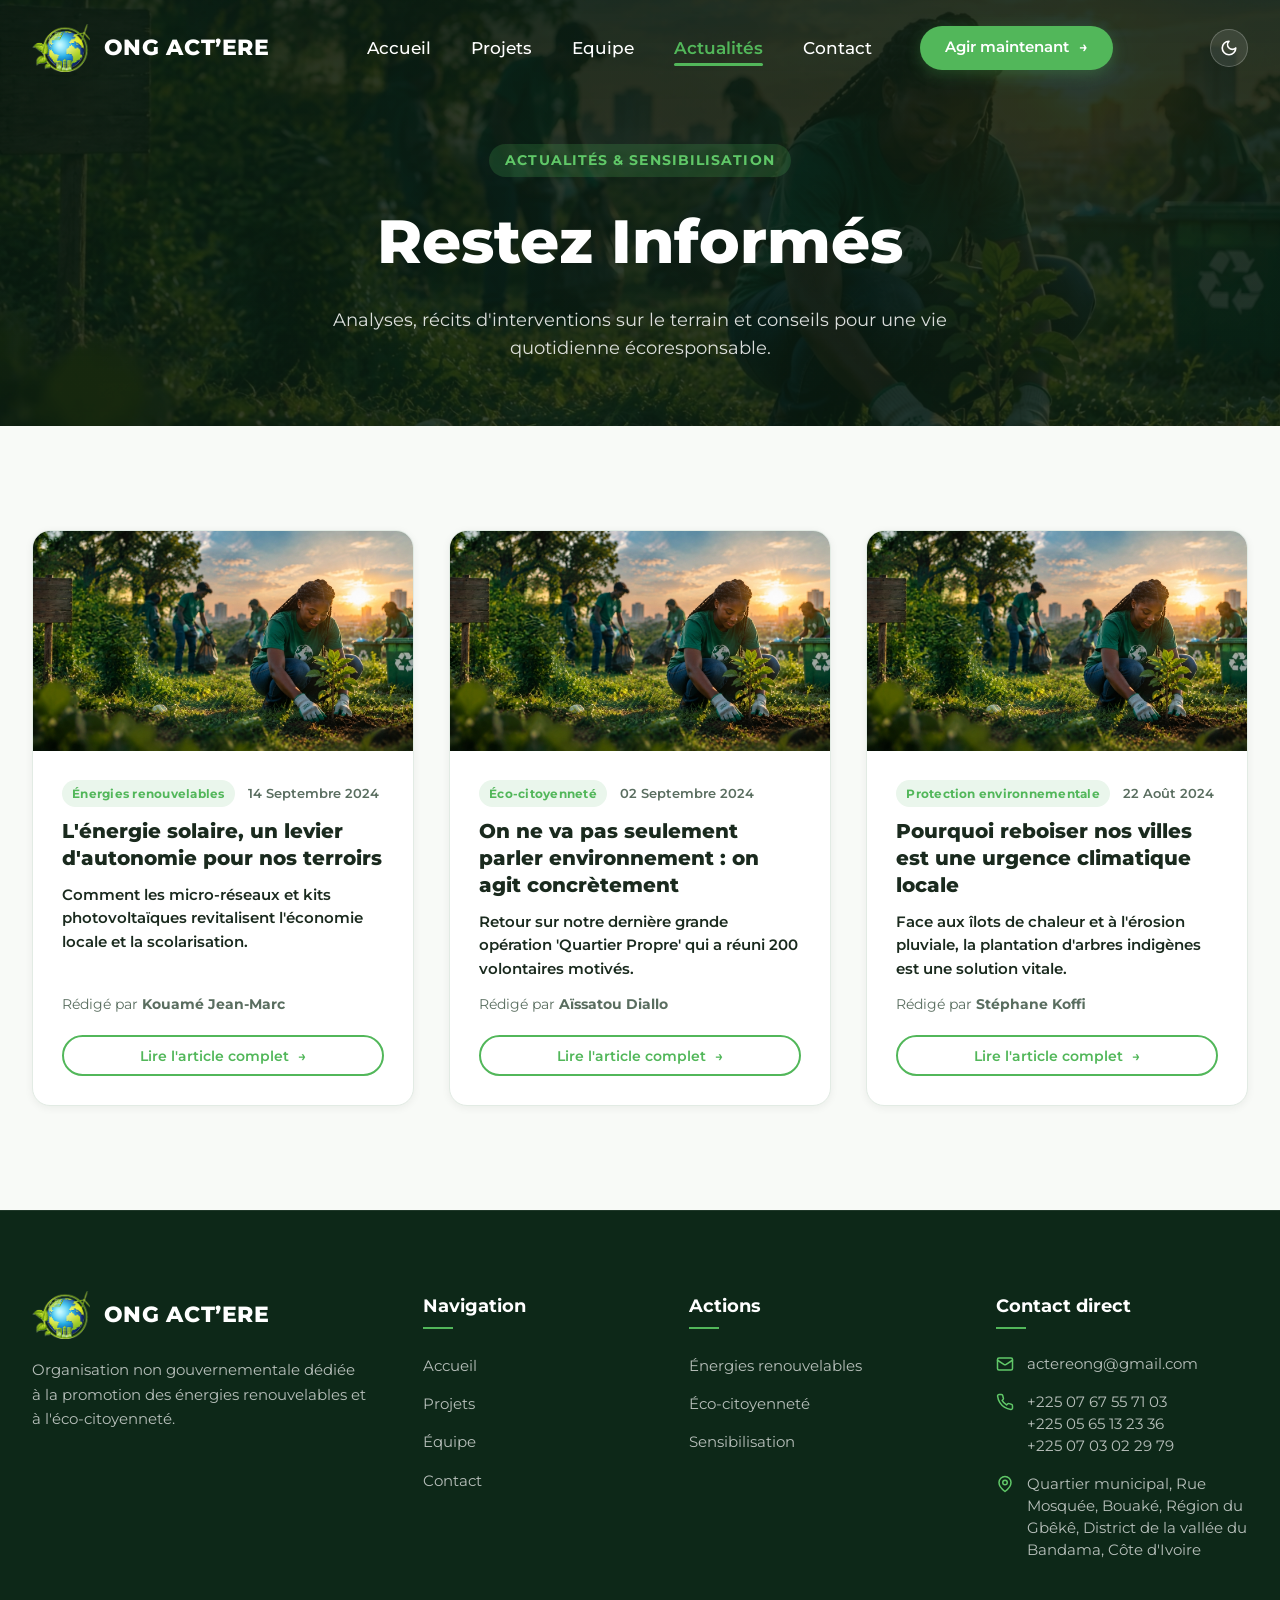
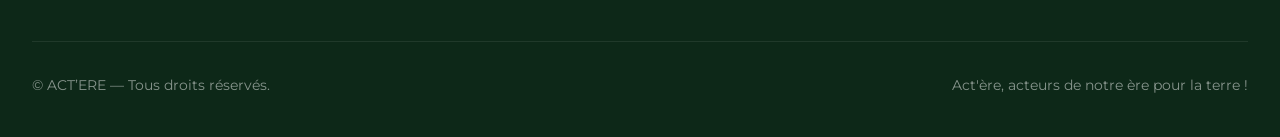
==== actualites.html @ 193218bd "feat: ajout du mode sombre (Dark Mode) complet et persistant sur tout le site public et le portail a" ====
<!DOCTYPE html>
<html lang="fr">
<head>
    <meta charset="UTF-8">
    <meta name="viewport" content="width=device-width, initial-scale=1.0">
    <title>Actualités & Sensibilisation — ONG ACT'ERE</title>
    <meta name="description" content="Toutes les actualités, conseils écologiques et reportages terrain de l'ONG ACT'ERE.">
    <link rel="icon" type="image/png" href="logo.png">

    <!-- Montserrat -->
    <link rel="preconnect" href="https://fonts.googleapis.com">
    <link rel="preconnect" href="https://fonts.gstatic.com" crossorigin>
    <link href="https://fonts.googleapis.com/css2?family=Montserrat:ital,wght@0,300;0,400;0,500;0,600;0,700;0,800;0,900;1,400;1,600&display=swap" rel="stylesheet">

    <!-- Stylesheet -->
    <link rel="stylesheet" href="css/style.css">
    <!-- Dark Mode Pré-initialisation pour éviter le clignotement -->
    <script>
        (function() {
            const savedTheme = localStorage.getItem('actere_theme');
            if (savedTheme === 'dark' || (!savedTheme && window.matchMedia && window.matchMedia('(prefers-color-scheme: dark)').matches)) {
                document.documentElement.setAttribute('data-theme', 'dark');
            }
        })();
    </script>
    <style>
        .page-banner {
            padding: 9rem 0 4rem;
            background: linear-gradient(rgba(10, 28, 17, 0.88), rgba(10, 28, 17, 0.82)), url('hero-bg.jpg') center center / cover no-repeat;
            color: #ffffff;
            text-align: center;
        }
    </style>
</head>
<body>

    <!-- Header -->
    <header class="site-header header-scrolled">
        <div class="container header-container">
            <a href="index.html" class="brand-logo" aria-label="ONG ACT'ERE">
                <img src="logo.png" alt="Logo ONG ACT'ERE">
                <span class="brand-text">ONG ACT’ERE</span>
            </a>

            <nav class="main-nav">
                <ul class="nav-links">
                    <li><a href="index.html">Accueil</a></li>
                    <li><a href="projets.html">Projets</a></li>
                    <li><a href="equipe.html">Equipe</a></li>
                    <li><a href="actualites.html" class="active">Actualités</a></li>
                    <li><a href="contact.html">Contact</a></li>
                </ul>

                <div class="header-cta">
                    <a href="contact.html" class="btn btn-primary">
                        Agir maintenant <span class="btn-arrow">→</span>
                    </a>
                </div>
            </nav>

            <div style="display:flex; align-items:center; gap:0.8rem;">
                <button class="theme-toggle-btn" aria-label="Changer de thème (mode sombre/clair)" title="Changer de thème">
                    <svg class="theme-icon-moon" width="18" height="18" viewBox="0 0 24 24" fill="none" stroke="currentColor" stroke-width="2.2" stroke-linecap="round" stroke-linejoin="round"><path d="M12 3a6 6 0 0 0 9 9 9 9 0 1 1-9-9Z"/></svg>
                    <svg class="theme-icon-sun" width="18" height="18" viewBox="0 0 24 24" fill="none" stroke="currentColor" stroke-width="2.2" stroke-linecap="round" stroke-linejoin="round"><circle cx="12" cy="12" r="4"/><path d="M12 2v2"/><path d="M12 20v2"/><path d="m4.93 4.93 1.41 1.41"/><path d="m17.66 17.66 1.41 1.41"/><path d="M2 12h2"/><path d="M20 12h2"/><path d="m6.34 17.66-1.41 1.41"/><path d="m19.07 4.93-1.41 1.41"/></svg>
                </button>
                <button class="mobile-menu-toggle" aria-label="Menu principal">
                    <span></span>
                    <span></span>
                    <span></span>
                </button>
            </div>
        </div>
    </header>

    <!-- Page Banner -->
    <section class="page-banner">
        <div class="container">
            <span class="section-badge" style="background: rgba(82, 183, 90, 0.2); color: var(--accent-green);">Actualités & Sensibilisation</span>
            <h1 style="font-size: clamp(2.5rem, 5vw, 3.8rem); font-weight: 800; margin-bottom: 1rem;">Restez Informés</h1>
            <p style="max-width: 650px; margin: 0 auto; color: rgba(255, 255, 255, 0.85); font-size: 1.1rem;">
                Analyses, récits d'interventions sur le terrain et conseils pour une vie quotidienne écoresponsable.
            </p>
        </div>
    </section>

    <!-- Articles List -->
    <section class="section section-light">
        <div class="container">
            <div class="articles-grid" id="news-container">
                <!-- Rendu dynamique via js/data.js -->
            </div>
        </div>
    </section>

    <!-- Footer -->
    <footer class="site-footer">
        <div class="container">
            <div class="footer-grid">
                <div class="footer-brand">
                    <div class="brand-logo">
                        <img src="logo.png" alt="Logo ONG ACT'ERE">
                        <span class="brand-text">ONG ACT’ERE</span>
                    </div>
                    <p class="footer-desc">
                        Organisation non gouvernementale dédiée à la promotion des énergies renouvelables et à l'éco-citoyenneté.
                    </p>
                </div>
                <div class="footer-col">
                    <h4>Navigation</h4>
                    <ul class="footer-links">
                        <li><a href="index.html">Accueil</a></li>
                        <li><a href="projets.html">Projets</a></li>
                        <li><a href="equipe.html">Équipe</a></li>
                        <li><a href="contact.html">Contact</a></li>
                    </ul>
                </div>
                <div class="footer-col">
                    <h4>Actions</h4>
                    <ul class="footer-links">
                        <li><a href="index.html#actions">Énergies renouvelables</a></li>
                        <li><a href="index.html#actions">Éco-citoyenneté</a></li>
                        <li><a href="index.html#actions">Sensibilisation</a></li>
                    </ul>
                </div>
                <div class="footer-col">
                    <h4>Contact direct</h4>
                    <div class="footer-contact-item">
                        <svg xmlns="http://www.w3.org/2000/svg" viewBox="0 0 24 24" fill="none" stroke="currentColor" stroke-width="2" stroke-linecap="round" stroke-linejoin="round"><rect width="20" height="16" x="2" y="4" rx="2"/><path d="m22 7-8.97 5.7a1.94 1.94 0 0 1-2.06 0L2 7"/></svg>
                        <a href="mailto:actereong@gmail.com">actereong@gmail.com</a>
                    </div>
                    <div class="footer-contact-item">
                        <svg xmlns="http://www.w3.org/2000/svg" viewBox="0 0 24 24" fill="none" stroke="currentColor" stroke-width="2" stroke-linecap="round" stroke-linejoin="round"><path d="M22 16.92v3a2 2 0 0 1-2.18 2 19.79 19.79 0 0 1-8.63-3.07 19.5 19.5 0 0 1-6-6 19.79 19.79 0 0 1-3.07-8.67A2 2 0 0 1 4.11 2h3a2 2 0 0 1 2 1.72 12.84 12.84 0 0 0 .7 2.81 2 2 0 0 1-.45 2.11L8.09 9.91a16 16 0 0 0 6 6l1.27-1.27a2 2 0 0 1 2.11-.45 12.84 12.84 0 0 0 2.81.7A2 2 0 0 1 22 16.92z"/></svg>
                        <div>
                            <a href="tel:+2250767557103">+225 07 67 55 71 03</a><br>
                            <a href="tel:+2250565132336">+225 05 65 13 23 36</a><br>
                            <a href="tel:+2250703022979">+225 07 03 02 29 79</a>
                        </div>
                    </div>
                    <div class="footer-contact-item">
                        <svg xmlns="http://www.w3.org/2000/svg" viewBox="0 0 24 24" fill="none" stroke="currentColor" stroke-width="2" stroke-linecap="round" stroke-linejoin="round"><path d="M20 10c0 6-8 12-8 12s-8-6-8-12a8 8 0 0 1 16 0Z"/><circle cx="12" cy="10" r="3"/></svg>
                        <span>Quartier municipal, Rue Mosquée, Bouaké, Région du Gbêkê, District de la vallée du Bandama, Côte d'Ivoire</span>
                    </div>
                </div>
            </div>
            <div class="footer-bottom">
                <div>© ACT’ERE — Tous droits réservés.</div>
                <div>Act'ère, acteurs de notre ère pour la terre !</div>
            </div>
        </div>
    </footer>

    <!-- ==========================================================
         MODAL LECTURE ARTICLE D'ACTUALITÉ
         ========================================================== -->
    <div id="article-read-modal" class="modal-backdrop" role="dialog" aria-modal="true">
        <div class="modal-card" style="max-width: 760px; max-height: 90vh; overflow-y: auto;">
            <button id="article-modal-close-btn" class="modal-close-btn" aria-label="Fermer la fenêtre" onclick="window.closeArticleReadModal && window.closeArticleReadModal();">
                <svg width="18" height="18" viewBox="0 0 24 24" fill="none" stroke="currentColor" stroke-width="2.5" stroke-linecap="round" stroke-linejoin="round"><line x1="18" y1="6" x2="6" y2="18"/><line x1="6" y1="6" x2="18" y2="18"/></svg>
            </button>
            <div style="border-radius: 12px; overflow: hidden; margin-bottom: 1.5rem; max-height: 320px; background:#000;">
                <img id="modal-art-img" src="hero-bg.jpg" alt="Article" style="width:100%; height:320px; object-fit:cover; display:block;">
            </div>
            <div style="display:flex; gap:1rem; align-items:center; margin-bottom:0.8rem; flex-wrap:wrap;">
                <span id="modal-art-category" class="section-badge" style="margin-bottom:0;">Catégorie</span>
                <span id="modal-art-date" style="font-size:0.85rem; color:var(--text-muted);">Date</span>
                <span id="modal-art-author" style="font-size:0.85rem; color:var(--text-muted);">Par Auteur</span>
            </div>
            <h3 id="modal-art-title" style="font-size: 1.65rem; margin-bottom: 0.8rem; font-weight:800; line-height:1.35; color:var(--text-dark);">Titre</h3>
            <div id="modal-art-excerpt" style="font-size:1.02rem; font-weight:600; color:var(--primary-green); background:rgba(82,183,90,0.08); padding:0.9rem 1.2rem; border-radius:8px; margin-bottom:1.4rem; border-left:3px solid var(--primary-green);">Extrait</div>
            <div id="modal-art-content" style="color:var(--text-main); line-height:1.8; margin-bottom:2rem; font-size:0.95rem; white-space:pre-wrap;">Contenu détaillé</div>
            <div style="display:flex; justify-content:flex-end;">
                <button type="button" class="btn-light-pill btn-close-modal" onclick="window.closeArticleReadModal && window.closeArticleReadModal();">
                    Fermer la lecture
                </button>
            </div>
        </div>
    </div>

    <script src="js/data.js"></script>
    <script src="js/main.js"></script>
    <script src="js/analytics.js"></script>
    <script>
        // Le chargement des articles et le modal de lecture sont initialisés par js/main.js
    </script>
</body>
</html>
---- css/style.css ----
/* ==========================================================================
   ONG ACT'ERE — FEUILLE DE STYLE OFFICIELLE
   Respect strict de la maquette (image.png) & Spécifications PRD
   Typographie : Montserrat (Google Fonts)
   ========================================================================== */

@import url('https://fonts.googleapis.com/css2?family=Montserrat:ital,wght@0,300;0,400;0,500;0,600;0,700;0,800;0,900;1,400;1,600&display=swap');

/* --- VARIABLES DU DESIGN SYSTEM --- */
:root {
    /* Palette exacte extraite de la maquette */
    --primary-green: #52B75A;
    --primary-green-hover: #43A04B;
    --accent-green: #60C868;
    --light-green-bg: #eaf6ec;
    --dark-forest: #0D2818;
    --forest-accent: #143823;
    --dark-surface: #0a1c11;
    --text-main: #1A2A1E;
    --text-muted: #5A6E60;
    --text-light: #F4F7F4;
    --bg-light: #F8FAF7;
    --bg-white: #FFFFFF;
    --border-color: #E2EBE4;
    --card-border: rgba(82, 183, 90, 0.15);
    
    /* Typographie */
    --font-family: 'Montserrat', -apple-system, BlinkMacSystemFont, 'Segoe UI', Roboto, sans-serif;
    
    /* Ombres & Effets */
    --shadow-sm: 0 2px 8px rgba(13, 40, 24, 0.06);
    --shadow-md: 0 8px 24px rgba(13, 40, 24, 0.08);
    --shadow-lg: 0 16px 40px rgba(13, 40, 24, 0.12);
    --shadow-green: 0 8px 25px rgba(82, 183, 90, 0.35);
    --transition: all 0.3s cubic-bezier(0.25, 0.8, 0.25, 1);
    --radius-pill: 9999px;
    --radius-card: 18px;
}

/* --- VARIABLES MODE SOMBRE (DARK THEME) --- */
[data-theme="dark"] {
    --bg-white: #0A160F;
    --bg-light: #0F2016;
    --text-main: #E5EFE7;
    --text-muted: #9BB3A2;
    --border-color: #1A3622;
    --card-border: rgba(82, 183, 90, 0.25);
    --light-green-bg: #14301D;
    --shadow-sm: 0 2px 8px rgba(0, 0, 0, 0.35);
    --shadow-md: 0 8px 24px rgba(0, 0, 0, 0.45);
    --shadow-lg: 0 16px 40px rgba(0, 0, 0, 0.55);
}

[data-theme="dark"] .section-light {
    background-color: #0F2016 !important;
}

[data-theme="dark"] .section-white {
    background-color: #0A160F !important;
}

[data-theme="dark"] .pillar-card,
[data-theme="dark"] .project-card,
[data-theme="dark"] .article-card,
[data-theme="dark"] .impact-card,
[data-theme="dark"] .team-card,
[data-theme="dark"] .team-card-detailed,
[data-theme="dark"] .contact-form-card,
[data-theme="dark"] .contact-info-card,
[data-theme="dark"] .modal-card {
    background-color: #12261A !important;
    border-color: #1E3F28 !important;
    color: var(--text-main) !important;
}

[data-theme="dark"] .pillar-title,
[data-theme="dark"] .project-title,
[data-theme="dark"] .article-title,
[data-theme="dark"] .team-name,
[data-theme="dark"] .team-card-name,
[data-theme="dark"] .section-title,
[data-theme="dark"] .contact-form-title {
    color: #FFFFFF !important;
}

[data-theme="dark"] .form-control {
    background-color: #09140D !important;
    border-color: #1E3F28 !important;
    color: #E5EFE7 !important;
}

[data-theme="dark"] .form-control:focus {
    background-color: #0D1C13 !important;
    border-color: var(--primary-green) !important;
}

[data-theme="dark"] .director-message {
    background: #12261A !important;
}

[data-theme="dark"] .director-statement {
    color: #D1E5D5 !important;
}

[data-theme="dark"] .director-name {
    color: #FFFFFF !important;
}

[data-theme="dark"] .director-quote-mark {
    color: #1E3F28 !important;
}

[data-theme="dark"] .news-lead-card {
    background: #12261A !important;
    border-color: #1E3F28 !important;
}

[data-theme="dark"] .header.scrolled {
    background: rgba(10, 22, 15, 0.95) !important;
    border-bottom: 1px solid rgba(82, 183, 90, 0.2);
}

[data-theme="dark"] .main-nav {
    background: #0A160F;
}

/* Bouton bascule de thème */
.theme-toggle-btn {
    background: rgba(255, 255, 255, 0.1);
    border: 1px solid rgba(255, 255, 255, 0.22);
    color: #ffffff;
    width: 38px;
    height: 38px;
    border-radius: 50%;
    display: inline-flex;
    align-items: center;
    justify-content: center;
    cursor: pointer;
    transition: var(--transition);
    flex-shrink: 0;
}

.theme-toggle-btn:hover {
    background: rgba(82, 183, 90, 0.25);
    border-color: var(--primary-green);
    color: #60C868;
    transform: rotate(15deg);
}

[data-theme="dark"] .theme-toggle-btn {
    background: rgba(82, 183, 90, 0.2);
    border-color: rgba(82, 183, 90, 0.4);
    color: #60C868;
}

.theme-icon-sun { display: none; }
.theme-icon-moon { display: block; }

[data-theme="dark"] .theme-icon-sun { display: block; }
[data-theme="dark"] .theme-icon-moon { display: none; }

/* --- RESET & BASES --- */
*, *::before, *::after {
    box-sizing: border-box;
    margin: 0;
    padding: 0;
}

html {
    scroll-behavior: smooth;
    font-size: 16px;
}

body {
    font-family: var(--font-family);
    color: var(--text-main);
    background-color: var(--bg-white);
    line-height: 1.6;
    overflow-x: hidden;
    -webkit-font-smoothing: antialiased;
}

img {
    max-width: 100%;
    height: auto;
    display: block;
}

a {
    text-decoration: none;
    color: inherit;
    transition: var(--transition);
}

ul {
    list-style: none;
}

button, input, textarea, select {
    font-family: inherit;
    font-size: inherit;
}

.container {
    width: 100%;
    max-width: 1280px;
    margin: 0 auto;
    padding: 0 2rem;
}

/* --- BOUTONS --- */
.btn {
    display: inline-flex;
    align-items: center;
    justify-content: center;
    gap: 0.6rem;
    font-weight: 600;
    font-size: 0.95rem;
    padding: 0.75rem 1.8rem;
    border-radius: var(--radius-pill);
    cursor: pointer;
    transition: var(--transition);
    border: none;
    outline: none;
}

.btn-primary {
    background-color: var(--primary-green);
    color: #ffffff;
    box-shadow: 0 4px 15px rgba(82, 183, 90, 0.3);
}

.btn-primary:hover {
    background-color: var(--primary-green-hover);
    transform: translateY(-2px);
    box-shadow: var(--shadow-green);
}

.btn-secondary {
    background-color: transparent;
    color: #ffffff;
    border: 2px solid rgba(255, 255, 255, 0.8);
}

.btn-secondary:hover {
    background-color: #ffffff;
    color: var(--dark-forest);
    transform: translateY(-2px);
}

.btn-outline-green {
    background-color: transparent;
    color: var(--primary-green);
    border: 2px solid var(--primary-green);
}

.btn-outline-green:hover {
    background-color: var(--primary-green);
    color: #ffffff;
    transform: translateY(-2px);
}

.btn-arrow {
    display: inline-block;
    transition: transform 0.25s ease;
}

.btn:hover .btn-arrow {
    transform: translateX(4px);
}

/* --- HEADER / NAVIGATION (FIDÈLE À IMAGE.PNG) --- */
.site-header {
    position: fixed;
    top: 0;
    left: 0;
    width: 100%;
    z-index: 1000;
    padding: 1.5rem 0;
    transition: background 0.3s ease, padding 0.3s ease, box-shadow 0.3s ease;
}

.site-header.header-scrolled {
    background: rgba(13, 40, 24, 0.94);
    backdrop-filter: blur(12px);
    -webkit-backdrop-filter: blur(12px);
    padding: 0.9rem 0;
    box-shadow: 0 6px 20px rgba(0, 0, 0, 0.18);
}

.header-container {
    display: flex;
    align-items: center;
    justify-content: space-between;
}

.brand-logo {
    display: flex;
    align-items: center;
    gap: 0.85rem;
}

.brand-logo img {
    height: 48px;
    width: auto;
    object-fit: contain;
}

.brand-text {
    font-size: 1.35rem;
    font-weight: 800;
    color: #ffffff;
    letter-spacing: 0.03em;
    line-height: 1.1;
    text-transform: uppercase;
}

.main-nav {
    display: flex;
    align-items: center;
    gap: 3rem;
}

.nav-links {
    display: flex;
    align-items: center;
    gap: 2.5rem;
}

.nav-links a {
    color: #ffffff;
    font-size: 1.05rem;
    font-weight: 500;
    position: relative;
    padding: 0.3rem 0;
    transition: color 0.25s ease;
}

.nav-links a:hover {
    color: var(--accent-green);
}

/* Lien Accueil Actif avec sa barre verte conforme à la maquette */
.nav-links a.active {
    color: var(--primary-green);
    font-weight: 600;
}

.nav-links a.active::after {
    content: '';
    position: absolute;
    bottom: -4px;
    left: 0;
    width: 100%;
    height: 3px;
    background-color: var(--primary-green);
    border-radius: 2px;
}

.header-cta {
    display: flex;
    align-items: center;
}

.header-cta .btn {
    padding: 0.65rem 1.6rem;
    font-size: 0.92rem;
}

/* Bouton Hamburger Mobile */
.mobile-menu-toggle {
    display: none;
    flex-direction: column;
    justify-content: space-between;
    width: 32px;
    height: 22px;
    background: transparent;
    border: none;
    cursor: pointer;
    z-index: 1001;
}

.mobile-menu-toggle span {
    display: block;
    height: 3px;
    width: 100%;
    background-color: #ffffff;
    border-radius: 3px;
    transition: var(--transition);
}

/* --- SECTION HERO IMMERSIF (BANDE MAÎTRESSE UNIQUE) --- */
.hero-section {
    position: relative;
    min-height: 100vh;
    display: flex;
    align-items: center;
    overflow: hidden;
    color: #ffffff;
    padding: 8.5rem 0 6.5rem;
    background: #07150C;
}

.hero-single-bg {
    position: absolute;
    top: 0;
    left: 0;
    width: 100%;
    height: 100%;
    background-image: 
        linear-gradient(90deg, rgba(7, 21, 12, 0.94) 0%, rgba(7, 21, 12, 0.78) 45%, rgba(7, 21, 12, 0.38) 100%),
        url('../hero-bg.jpg');
    background-position: center center;
    background-size: cover;
    background-repeat: no-repeat;
    z-index: 1;
    transform: scale(1.02);
    animation: heroZoomSlow 22s alternate infinite ease-in-out;
}

.hero-glow-overlay {
    position: absolute;
    top: 15%;
    left: 5%;
    width: 450px;
    height: 450px;
    background: radial-gradient(circle, rgba(82, 183, 90, 0.16) 0%, rgba(82, 183, 90, 0) 70%);
    z-index: 2;
    pointer-events: none;
    filter: blur(45px);
}

@keyframes heroZoomSlow {
    0% { transform: scale(1.02); }
    100% { transform: scale(1.08); }
}

.hero-content {
    max-width: 960px;
    position: relative;
    z-index: 3;
    padding-left: 0.5rem;
}

/* Slogan Badge officiel de l'ONG */
.hero-slogan-badge {
    display: inline-flex;
    align-items: center;
    gap: 0.75rem;
    background: rgba(13, 40, 24, 0.65);
    border: 1px solid rgba(82, 183, 90, 0.4);
    backdrop-filter: blur(12px);
    -webkit-backdrop-filter: blur(12px);
    padding: 0.55rem 1.35rem;
    border-radius: var(--radius-pill);
    margin-bottom: 1.6rem;
    box-shadow: 0 4px 20px rgba(0, 0, 0, 0.35), inset 0 1px 0 rgba(255, 255, 255, 0.1);
    animation: heroFadeUp 0.8s ease-out both;
}

.hero-badge-pulse {
    width: 9px;
    height: 9px;
    background-color: var(--accent-green);
    border-radius: 50%;
    box-shadow: 0 0 12px var(--accent-green);
    flex-shrink: 0;
    animation: pulseDot 2s infinite;
}

@keyframes pulseDot {
    0%, 100% { opacity: 1; transform: scale(1); }
    50% { opacity: 0.6; transform: scale(1.3); }
}

.hero-badge-text {
    font-size: clamp(0.85rem, 1.2vw, 1.02rem);
    font-weight: 700;
    color: #E2FBE5;
    letter-spacing: 0.02em;
}

/* Grand Titre Principal */
.hero-title-main {
    margin-bottom: 1.6rem;
    animation: heroFadeUp 0.8s ease-out 0.15s both;
}

.hero-title-lead {
    display: block;
    font-size: clamp(2.2rem, 4.8vw, 4.2rem);
    font-weight: 900;
    line-height: 1.08;
    color: #ffffff;
    letter-spacing: -0.01em;
    text-transform: uppercase;
    text-shadow: 0 4px 24px rgba(0, 0, 0, 0.65);
    margin-bottom: 0.9rem;
}

.hero-title-sub {
    display: block;
    font-size: clamp(1.1rem, 2vw, 1.55rem);
    font-weight: 500;
    line-height: 1.45;
    color: #c9e8d1;
    max-width: 820px;
    text-shadow: 0 2px 12px rgba(0, 0, 0, 0.6);
}

.hero-word-highlight {
    font-weight: 700;
    color: var(--accent-green);
    background: linear-gradient(135deg, #74E380 0%, #52B75A 100%);
    -webkit-background-clip: text;
    -webkit-text-fill-color: transparent;
}

/* Barre des piliers */
.hero-pillars-bar {
    display: inline-flex;
    align-items: center;
    gap: 0.9rem;
    background: rgba(10, 28, 17, 0.55);
    border: 1px solid rgba(255, 255, 255, 0.12);
    backdrop-filter: blur(10px);
    -webkit-backdrop-filter: blur(10px);
    padding: 0.5rem 1.2rem;
    border-radius: var(--radius-pill);
    margin-bottom: 2.2rem;
    animation: heroFadeUp 0.8s ease-out 0.3s both;
}

.hero-pillar-item {
    display: inline-flex;
    align-items: center;
    gap: 0.45rem;
    font-size: 0.84rem;
    font-weight: 700;
    letter-spacing: 0.06em;
    text-transform: uppercase;
    color: #E2FBE5;
}

.hero-pillar-item svg {
    color: var(--accent-green);
}

.hero-pillar-dot {
    width: 4px;
    height: 4px;
    background: rgba(82, 183, 90, 0.6);
    border-radius: 50%;
}

.hero-cta-group {
    display: flex;
    align-items: center;
    gap: 1.2rem;
    flex-wrap: wrap;
    animation: heroFadeUp 0.8s ease-out 0.45s both;
}

.hero-cta-btn {
    padding: 0.95rem 2.2rem;
    font-size: 1.02rem;
    display: inline-flex;
    align-items: center;
    gap: 0.5rem;
    box-shadow: 0 8px 24px rgba(82, 183, 90, 0.35);
}

.hero-cta-btn:hover {
    box-shadow: 0 12px 30px rgba(82, 183, 90, 0.5);
    transform: translateY(-2px);
}

.btn-secondary-hero {
    display: inline-flex;
    align-items: center;
    justify-content: center;
    padding: 0.95rem 2rem;
    border-radius: var(--radius-pill);
    background: rgba(255, 255, 255, 0.08);
    color: #ffffff;
    font-weight: 600;
    font-size: 1.02rem;
    border: 1px solid rgba(255, 255, 255, 0.28);
    backdrop-filter: blur(10px);
    -webkit-backdrop-filter: blur(10px);
    transition: var(--transition);
}

.btn-secondary-hero:hover {
    background: rgba(255, 255, 255, 0.2);
    border-color: #ffffff;
    color: #ffffff;
    transform: translateY(-2px);
}

@keyframes heroFadeUp {
    from {
        opacity: 0;
        transform: translateY(22px);
    }
    to {
        opacity: 1;
        transform: translateY(0);
    }
}

/* Hero Footer : Scroll indicator + Carousel Dots */
.hero-footer-bar {
    position: absolute;
    bottom: 2rem;
    left: 0;
    width: 100%;
    z-index: 10;
    pointer-events: none;
}

.hero-footer-container {
    display: flex;
    align-items: flex-end;
    justify-content: center;
    position: relative;
    pointer-events: auto;
}

.scroll-indicator-link {
    display: flex;
    flex-direction: column;
    align-items: center;
    gap: 0.6rem;
    color: rgba(255, 255, 255, 0.85);
    transition: color 0.25s ease;
}

.scroll-indicator-link:hover {
    color: #ffffff;
}

.scroll-mouse-icon {
    width: 24px;
    height: 38px;
    border: 2px solid rgba(255, 255, 255, 0.85);
    border-radius: 14px;
    display: flex;
    justify-content: center;
    padding-top: 6px;
}

.scroll-wheel {
    width: 3px;
    height: 7px;
    background-color: #ffffff;
    border-radius: 2px;
    animation: scrollWheelAnim 1.6s infinite ease-in-out;
}

.scroll-text {
    font-size: 0.85rem;
    font-weight: 400;
    letter-spacing: 0.02em;
}

.hero-pagination-dots {
    position: absolute;
    right: 2rem;
    bottom: 0.5rem;
    display: flex;
    align-items: center;
    gap: 0.6rem;
    z-index: 20;
}

.pagination-dash {
    display: block;
    height: 5px;
    border-radius: 4px;
    border: none;
    padding: 0;
    background-color: rgba(255, 255, 255, 0.45);
    cursor: pointer;
    transition: all 0.35s cubic-bezier(0.4, 0, 0.2, 1);
    outline: none;
}

.pagination-dash:hover {
    background-color: rgba(255, 255, 255, 0.85);
}

.pagination-dash.active {
    width: 36px;
    background-color: var(--primary-green);
    box-shadow: 0 0 12px rgba(82, 183, 90, 0.7);
}

.pagination-dash:not(.active) {
    width: 22px;
}

/* --- SECTIONS GLOBALES --- */
.section {
    padding: 6.5rem 0;
    position: relative;
}

.section-light {
    background-color: var(--bg-light);
}

.section-dark {
    background-color: var(--dark-forest);
    color: #ffffff;
}

.section-header {
    text-align: center;
    max-width: 750px;
    margin: 0 auto 4rem;
}

.section-badge {
    display: inline-flex;
    align-items: center;
    gap: 0.5rem;
    padding: 0.35rem 1rem;
    border-radius: var(--radius-pill);
    font-size: 0.85rem;
    font-weight: 700;
    letter-spacing: 0.08em;
    text-transform: uppercase;
    background-color: var(--light-green-bg);
    color: var(--primary-green);
    margin-bottom: 1rem;
}

.section-dark .section-badge {
    background-color: rgba(82, 183, 90, 0.15);
    color: var(--accent-green);
}

.section-title {
    font-size: clamp(2rem, 4vw, 2.8rem);
    font-weight: 800;
    line-height: 1.2;
    color: var(--text-main);
    margin-bottom: 1rem;
}

.section-dark .section-title {
    color: #ffffff;
}

.section-description {
    font-size: 1.1rem;
    color: var(--text-muted);
}

.section-dark .section-description {
    color: rgba(255, 255, 255, 0.75);
}

/* --- SECTION 7 : QUI SOMMES-NOUS --- */
.about-grid {
    display: grid;
    grid-template-columns: 1.1fr 0.9fr;
    gap: 4.5rem;
    align-items: center;
}

.about-content .section-title {
    text-align: left;
}

.about-lead {
    font-size: 1.2rem;
    font-weight: 600;
    color: var(--primary-green);
    margin-bottom: 1.2rem;
}

.about-text {
    font-size: 1.05rem;
    color: var(--text-muted);
    margin-bottom: 1.5rem;
}

.about-highlights {
    display: grid;
    grid-template-columns: 1fr 1fr;
    gap: 1.5rem;
    margin: 2rem 0 2.5rem;
}

.highlight-item {
    padding: 1.2rem;
    border-radius: 14px;
    background: #ffffff;
    border: 1px solid var(--border-color);
    box-shadow: var(--shadow-sm);
}

.highlight-icon {
    width: 44px;
    height: 44px;
    border-radius: 10px;
    background: var(--light-green-bg);
    color: var(--primary-green);
    display: flex;
    align-items: center;
    justify-content: center;
    margin-bottom: 0.75rem;
    border: 1px solid rgba(82, 183, 90, 0.15);
}

.highlight-icon svg {
    width: 22px;
    height: 22px;
    stroke: var(--primary-green);
    stroke-width: 2;
    fill: none;
}

.highlight-item h4 {
    font-size: 1rem;
    font-weight: 700;
    margin-bottom: 0.3rem;
}

.highlight-item p {
    font-size: 0.88rem;
    color: var(--text-muted);
}

.about-media {
    position: relative;
}

.about-image-wrapper {
    position: relative;
    border-radius: var(--radius-card);
    overflow: hidden;
    box-shadow: var(--shadow-lg);
}

.about-image-wrapper img {
    width: 100%;
    height: 520px;
    object-fit: cover;
    transition: transform 0.6s ease;
}

.about-image-wrapper:hover img {
    transform: scale(1.03);
}

.floating-badge {
    position: absolute;
    bottom: -1.5rem;
    left: -1.5rem;
    background: var(--dark-forest);
    color: #ffffff;
    padding: 1.5rem;
    border-radius: 16px;
    box-shadow: var(--shadow-lg);
    border-left: 5px solid var(--primary-green);
    max-width: 240px;
}

.floating-badge-number {
    font-size: 2.2rem;
    font-weight: 800;
    color: var(--accent-green);
    line-height: 1;
}

.floating-badge-text {
    font-size: 0.9rem;
    font-weight: 600;
    margin-top: 0.4rem;
}

/* --- SECTION 8 : DOMAINES D'ACTION --- */
.actions-grid {
    display: grid;
    grid-template-columns: repeat(auto-fit, minmax(340px, 1fr));
    gap: 2rem;
}

.action-card {
    background-color: var(--bg-white);
    border-radius: var(--radius-card);
    padding: 2.5rem 2rem;
    border: 1px solid var(--border-color);
    box-shadow: var(--shadow-sm);
    transition: var(--transition);
    position: relative;
    overflow: hidden;
}

.action-card::before {
    content: '';
    position: absolute;
    top: 0;
    left: 0;
    width: 100%;
    height: 4px;
    background: var(--primary-green);
    transform: scaleX(0);
    transform-origin: left;
    transition: transform 0.35s ease;
}

.action-card:hover {
    transform: translateY(-8px);
    box-shadow: var(--shadow-lg);
    border-color: rgba(82, 183, 90, 0.3);
}

.action-card:hover::before {
    transform: scaleX(1);
}

.action-icon-circle {
    width: 60px;
    height: 60px;
    border-radius: 14px;
    background-color: var(--light-green-bg);
    color: var(--primary-green);
    display: flex;
    align-items: center;
    justify-content: center;
    margin-bottom: 1.5rem;
    transition: var(--transition);
    border: 1px solid rgba(82, 183, 90, 0.15);
}

.action-icon-circle svg {
    width: 28px;
    height: 28px;
    stroke: var(--primary-green);
    stroke-width: 2;
    fill: none;
    transition: var(--transition);
}

.action-card:hover .action-icon-circle {
    background-color: var(--primary-green);
    color: #ffffff;
    transform: rotate(5deg) scale(1.05);
    box-shadow: 0 6px 16px rgba(82, 183, 90, 0.25);
}

.action-card:hover .action-icon-circle svg {
    stroke: #ffffff;
}

.action-card h3 {
    font-size: 1.3rem;
    font-weight: 700;
    margin-bottom: 0.8rem;
    color: var(--text-main);
}

.action-card p {
    font-size: 0.98rem;
    color: var(--text-muted);
    line-height: 1.6;
}

/* --- SECTION 9 : NOS PROJETS SUR LE TERRAIN --- */
.projects-grid {
    display: grid;
    grid-template-columns: repeat(auto-fill, minmax(360px, 1fr));
    gap: 2.5rem;
}

.project-card {
    background-color: var(--bg-white);
    border-radius: var(--radius-card);
    overflow: hidden;
    box-shadow: var(--shadow-md);
    border: 1px solid var(--border-color);
    transition: var(--transition);
    display: flex;
    flex-direction: column;
}

.project-card:hover {
    transform: translateY(-8px);
    box-shadow: var(--shadow-lg);
}

.project-media {
    position: relative;
    height: 240px;
    overflow: hidden;
}

.project-media img {
    width: 100%;
    height: 100%;
    object-fit: cover;
    transition: transform 0.6s ease;
}

.project-card:hover .project-media img {
    transform: scale(1.06);
}

.project-badge-tag {
    position: absolute;
    top: 1.2rem;
    left: 1.2rem;
    background: rgba(13, 40, 24, 0.85);
    backdrop-filter: blur(8px);
    color: var(--accent-green);
    font-size: 0.75rem;
    font-weight: 700;
    letter-spacing: 0.08em;
    padding: 0.35rem 0.9rem;
    border-radius: var(--radius-pill);
    text-transform: uppercase;
}

.project-body {
    padding: 2rem;
    display: flex;
    flex-direction: column;
    flex-grow: 1;
}

.project-location {
    font-size: 0.85rem;
    font-weight: 600;
    color: var(--primary-green);
    margin-bottom: 0.4rem;
    display: flex;
    align-items: center;
    gap: 0.35rem;
}

.project-title {
    font-size: 1.35rem;
    font-weight: 700;
    line-height: 1.3;
    margin-bottom: 0.8rem;
    color: var(--text-main);
}

.project-description {
    font-size: 0.95rem;
    color: var(--text-muted);
    margin-bottom: 1.5rem;
    flex-grow: 1;
}

.project-footer {
    border-top: 1px solid var(--border-color);
    padding-top: 1.2rem;
    display: flex;
    align-items: center;
    justify-content: space-between;
}

.project-link {
    font-weight: 700;
    color: var(--primary-green);
    font-size: 0.95rem;
    display: inline-flex;
    align-items: center;
    gap: 0.4rem;
}

.project-link:hover {
    color: var(--primary-green-hover);
    gap: 0.7rem;
}

/* --- SECTION 10 : NOTRE IMPACT (CHIFFRES ANIMÉS) --- */
.impact-section {
    background: linear-gradient(135deg, #091a10 0%, #12331f 100%);
    color: #ffffff;
    padding: 6rem 0;
    position: relative;
    overflow: hidden;
}

.impact-section .section-title {
    color: #ffffff !important;
}

.impact-section .section-description {
    color: rgba(255, 255, 255, 0.85) !important;
}

.impact-section .section-badge {
    background-color: rgba(82, 183, 90, 0.2) !important;
    color: var(--accent-green) !important;
}

.impact-section::before {
    content: '';
    position: absolute;
    top: -50%;
    right: -20%;
    width: 600px;
    height: 600px;
    background: radial-gradient(circle, rgba(82, 183, 90, 0.15) 0%, transparent 70%);
    pointer-events: none;
}

.impact-grid {
    display: grid;
    grid-template-columns: repeat(4, 1fr);
    gap: 2rem;
    text-align: center;
}

.impact-stat-box {
    padding: 2.5rem 1.5rem;
    background: rgba(255, 255, 255, 0.04);
    border: 1px solid rgba(255, 255, 255, 0.08);
    border-radius: var(--radius-card);
    transition: var(--transition);
}

.impact-stat-box:hover {
    background: rgba(255, 255, 255, 0.07);
    border-color: rgba(82, 183, 90, 0.4);
    transform: translateY(-5px);
}

.stat-number-wrapper {
    display: flex;
    align-items: baseline;
    justify-content: center;
    font-size: clamp(2.8rem, 4.5vw, 4.2rem);
    font-weight: 900;
    color: var(--accent-green);
    line-height: 1;
    margin-bottom: 0.75rem;
}

.stat-prefix {
    font-size: 0.7em;
}

.stat-label {
    font-size: 0.95rem;
    font-weight: 800;
    letter-spacing: 0.08em;
    text-transform: uppercase;
    color: #ffffff;
    margin-bottom: 0.5rem;
}

.stat-desc {
    font-size: 0.85rem;
    color: rgba(255, 255, 255, 0.7);
}

/* --- SECTION 11 : ÉCO-CITOYENNETÉ --- */
.eco-intro-banner {
    background: linear-gradient(135deg, var(--forest-accent), var(--dark-forest));
    border-radius: 20px;
    padding: 3rem;
    color: #ffffff;
    margin-bottom: 3.5rem;
    text-align: center;
    box-shadow: var(--shadow-md);
    position: relative;
    overflow: hidden;
}

.eco-quote {
    font-size: clamp(1.4rem, 2.8vw, 2.1rem);
    font-weight: 800;
    line-height: 1.3;
    color: #ffffff;
    max-width: 850px;
    margin: 0 auto;
}

.eco-quote span {
    color: var(--accent-green);
}

.eco-gestures-grid {
    display: grid;
    grid-template-columns: repeat(auto-fill, minmax(340px, 1fr));
    gap: 2rem;
}

.gesture-card {
    background: #ffffff;
    border-radius: 16px;
    padding: 2rem;
    border: 1px solid var(--border-color);
    box-shadow: var(--shadow-sm);
    display: flex;
    gap: 1.5rem;
    align-items: flex-start;
    transition: var(--transition);
}

.gesture-card:hover {
    transform: translateY(-5px);
    box-shadow: var(--shadow-md);
    border-color: var(--primary-green);
}

.gesture-icon {
    flex-shrink: 0;
    width: 52px;
    height: 52px;
    border-radius: 12px;
    background-color: var(--light-green-bg);
    color: var(--primary-green);
    display: flex;
    align-items: center;
    justify-content: center;
    transition: var(--transition);
    border: 1px solid rgba(82, 183, 90, 0.15);
}

.gesture-icon svg {
    width: 24px;
    height: 24px;
    stroke: var(--primary-green);
    stroke-width: 2;
    fill: none;
    transition: var(--transition);
}

.gesture-card:hover .gesture-icon {
    background-color: var(--primary-green);
    color: #ffffff;
    transform: scale(1.05);
}

.gesture-card:hover .gesture-icon svg {
    stroke: #ffffff;
}

.gesture-info h4 {
    font-size: 1.15rem;
    font-weight: 700;
    margin-bottom: 0.4rem;
}

.gesture-info p {
    font-size: 0.92rem;
    color: var(--text-muted);
}

/* --- SECTION 12 : ÉQUIPE ENGAGÉE --- */
.team-grid {
    display: grid;
    grid-template-columns: repeat(auto-fit, minmax(260px, 1fr));
    gap: 2.5rem;
}

.team-card {
    background: #ffffff;
    border-radius: var(--radius-card);
    overflow: hidden;
    box-shadow: var(--shadow-sm);
    border: 1px solid var(--border-color);
    transition: var(--transition);
    text-align: center;
}

.team-card:hover {
    transform: translateY(-8px);
    box-shadow: var(--shadow-lg);
    border-color: rgba(82, 183, 90, 0.4);
}

.team-avatar {
    height: 280px;
    overflow: hidden;
    position: relative;
}

.team-avatar img {
    width: 100%;
    height: 100%;
    object-fit: cover;
    transition: transform 0.5s ease;
}

.team-card:hover .team-avatar img {
    transform: scale(1.05);
}

.team-details {
    padding: 1.8rem 1.5rem;
}

.team-name {
    font-size: 1.25rem;
    font-weight: 700;
    margin-bottom: 0.3rem;
    color: var(--text-main);
}

.team-role {
    font-size: 0.9rem;
    font-weight: 600;
    color: var(--primary-green);
    margin-bottom: 0.8rem;
}

.team-bio {
    font-size: 0.88rem;
    color: var(--text-muted);
    line-height: 1.5;
}

/* --- SECTION 13 : ACTUALITÉS / ARTICLES --- */
.articles-grid {
    display: grid;
    grid-template-columns: repeat(auto-fit, minmax(320px, 1fr));
    gap: 2.2rem;
}

.article-card {
    background: #ffffff;
    border-radius: var(--radius-card);
    overflow: hidden;
    box-shadow: var(--shadow-sm);
    border: 1px solid var(--border-color);
    transition: var(--transition);
    display: flex;
    flex-direction: column;
}

.article-card:hover {
    transform: translateY(-6px);
    box-shadow: var(--shadow-lg);
    border-color: rgba(82, 183, 90, 0.4);
}

.article-thumb {
    height: 220px;
    position: relative;
    overflow: hidden;
    background: #0D2818;
}

.article-thumb img {
    width: 100%;
    height: 100%;
    object-fit: cover;
    transition: transform 0.5s ease;
}

.article-card:hover .article-thumb img {
    transform: scale(1.05);
}

.article-content {
    padding: 1.8rem;
    display: flex;
    flex-direction: column;
    flex-grow: 1;
}

.article-meta {
    display: flex;
    align-items: center;
    gap: 0.8rem;
    font-size: 0.82rem;
    font-weight: 600;
    color: var(--primary-green);
    margin-bottom: 0.65rem;
    flex-wrap: wrap;
}

.article-meta .category {
    background: var(--light-green-bg);
    color: var(--primary-green);
    padding: 0.25rem 0.65rem;
    border-radius: var(--radius-pill);
    font-weight: 700;
    font-size: 0.75rem;
    letter-spacing: 0.02em;
}

.article-meta .date {
    color: var(--text-muted);
    font-size: 0.8rem;
}

.article-title {
    font-size: 1.25rem;
    font-weight: 800;
    line-height: 1.35;
    margin-bottom: 0.75rem;
    color: var(--text-main);
}

.article-excerpt {
    font-size: 0.92rem;
    color: var(--text-muted);
    line-height: 1.6;
    margin-bottom: 1.4rem;
    flex-grow: 1;
}

.article-link {
    font-weight: 700;
    color: var(--primary-green);
    font-size: 0.92rem;
    display: inline-flex;
    align-items: center;
    gap: 0.35rem;
    transition: var(--transition);
}

.article-link:hover {
    gap: 0.65rem;
    color: var(--dark-forest);
}

/* --- SECTION 15 : CALL TO ACTION --- */
.cta-section {
    background: linear-gradient(135deg, var(--dark-forest) 0%, #153e24 100%);
    color: #ffffff;
    padding: 6.5rem 0;
    text-align: center;
    position: relative;
    overflow: hidden;
}

.cta-content {
    max-width: 820px;
    margin: 0 auto;
    position: relative;
    z-index: 2;
}

.cta-title {
    font-size: clamp(2.2rem, 4.5vw, 3.4rem);
    font-weight: 900;
    line-height: 1.15;
    margin-bottom: 1.4rem;
}

.cta-title span {
    color: var(--accent-green);
}

.cta-subtitle {
    font-size: 1.2rem;
    color: rgba(255, 255, 255, 0.85);
    margin-bottom: 2.5rem;
}

.cta-buttons {
    display: flex;
    align-items: center;
    justify-content: center;
    gap: 1.5rem;
    flex-wrap: wrap;
}

/* --- SECTION 16 : CONTACT & FORMULAIRE --- */
.contact-grid {
    display: grid;
    grid-template-columns: 1fr 1.3fr;
    gap: 4rem;
    align-items: flex-start;
}

.contact-info-cards {
    display: flex;
    flex-direction: column;
    gap: 1.5rem;
}

.contact-info-card {
    background: #ffffff;
    border: 1px solid var(--border-color);
    padding: 1.8rem;
    border-radius: 16px;
    display: flex;
    gap: 1.2rem;
    align-items: center;
    box-shadow: var(--shadow-sm);
}

.contact-icon-box {
    width: 54px;
    height: 54px;
    border-radius: 14px;
    background: var(--light-green-bg);
    color: var(--primary-green);
    display: flex;
    align-items: center;
    justify-content: center;
    flex-shrink: 0;
    transition: all 0.3s ease;
    border: 1px solid rgba(82, 183, 90, 0.15);
}

.contact-icon-box svg {
    width: 24px;
    height: 24px;
    stroke: var(--primary-green);
    stroke-width: 2;
    fill: none;
    transition: transform 0.3s ease;
}

.contact-info-card:hover .contact-icon-box {
    background: var(--primary-green);
    box-shadow: 0 6px 16px rgba(82, 183, 90, 0.25);
    transform: translateY(-2px);
}

.contact-info-card:hover .contact-icon-box svg {
    stroke: #ffffff;
    transform: scale(1.08);
}

.contact-info-card h4 {
    font-size: 0.9rem;
    color: var(--text-muted);
    margin-bottom: 0.2rem;
    text-transform: uppercase;
    letter-spacing: 0.05em;
}

.contact-info-card p {
    font-size: 1.05rem;
    font-weight: 700;
    color: var(--text-main);
}

.contact-form-container {
    background: #ffffff;
    border: 1px solid var(--border-color);
    border-radius: 20px;
    padding: 3rem;
    box-shadow: var(--shadow-md);
}

.form-group-row {
    display: grid;
    grid-template-columns: 1fr 1fr;
    gap: 1.5rem;
    margin-bottom: 1.5rem;
}

.form-group {
    display: flex;
    flex-direction: column;
    gap: 0.5rem;
    margin-bottom: 1.5rem;
}

.form-group label {
    font-size: 0.92rem;
    font-weight: 600;
    color: var(--text-main);
}

.form-control {
    width: 100%;
    padding: 0.85rem 1.2rem;
    border: 1.5px solid var(--border-color);
    border-radius: 10px;
    background: var(--bg-light);
    color: var(--text-main);
    transition: var(--transition);
}

.form-control:focus {
    outline: none;
    border-color: var(--primary-green);
    background: #ffffff;
    box-shadow: 0 0 0 4px rgba(82, 183, 90, 0.15);
}

textarea.form-control {
    resize: vertical;
    min-height: 140px;
}

/* --- SECTION 17 : FOOTER --- */
.site-footer {
    background-color: var(--dark-forest);
    color: #ffffff;
    padding: 5rem 0 2.5rem;
    border-top: 1px solid rgba(255, 255, 255, 0.08);
}

.footer-grid {
    display: grid;
    grid-template-columns: 1.6fr 1fr 1.2fr 1.2fr;
    gap: 3.5rem;
    margin-bottom: 4rem;
}

.footer-brand .brand-logo {
    margin-bottom: 1.2rem;
}

.footer-desc {
    font-size: 0.95rem;
    color: rgba(255, 255, 255, 0.7);
    line-height: 1.6;
    margin-bottom: 1.5rem;
}

.footer-col h4 {
    font-size: 1.15rem;
    font-weight: 700;
    margin-bottom: 1.5rem;
    color: #ffffff;
    position: relative;
    padding-bottom: 0.5rem;
}

.footer-col h4::after {
    content: '';
    position: absolute;
    bottom: 0;
    left: 0;
    width: 30px;
    height: 2px;
    background-color: var(--primary-green);
}

.footer-links li {
    margin-bottom: 0.8rem;
}

.footer-links a {
    color: rgba(255, 255, 255, 0.7);
    font-size: 0.92rem;
    transition: var(--transition);
}

.footer-links a:hover {
    color: var(--accent-green);
    padding-left: 5px;
}

.footer-contact-item {
    display: flex;
    align-items: flex-start;
    gap: 0.8rem;
    color: rgba(255, 255, 255, 0.7);
    font-size: 0.92rem;
    margin-bottom: 1rem;
    line-height: 1.5;
}

.footer-contact-item a {
    color: inherit;
    text-decoration: none;
    transition: var(--transition);
}

.footer-contact-item a:hover {
    color: var(--accent-green);
}

.footer-contact-item svg {
    width: 18px;
    height: 18px;
    stroke: var(--accent-green);
    stroke-width: 2;
    fill: none;
    flex-shrink: 0;
    margin-top: 2px;
}

.project-location svg {
    width: 16px;
    height: 16px;
    stroke: var(--primary-green);
    stroke-width: 2;
    fill: none;
    flex-shrink: 0;
}

.footer-bottom {
    border-top: 1px solid rgba(255, 255, 255, 0.08);
    padding-top: 2rem;
    display: flex;
    justify-content: space-between;
    align-items: center;
    color: rgba(255, 255, 255, 0.5);
    font-size: 0.88rem;
}

/* --- MODAL DE PROJET / CONFIRMATION --- */
body.modal-open {
    overflow: hidden !important;
    touch-action: none;
}

.modal-backdrop {
    position: fixed;
    top: 0;
    left: 0;
    width: 100%;
    height: 100%;
    background: rgba(10, 26, 16, 0.82);
    backdrop-filter: blur(8px);
    -webkit-backdrop-filter: blur(8px);
    z-index: 2000;
    display: flex;
    align-items: center;
    justify-content: center;
    padding: 1.5rem;
    opacity: 0;
    visibility: hidden;
    pointer-events: none;
    transition: opacity 0.3s ease, visibility 0.3s ease;
}

.modal-backdrop.open {
    opacity: 1;
    visibility: visible;
    pointer-events: all;
}

.modal-card {
    background: #ffffff;
    border-radius: 20px;
    max-width: 680px;
    width: 100%;
    max-height: 90vh;
    overflow-y: auto;
    position: relative;
    box-shadow: 0 20px 50px rgba(0, 0, 0, 0.4);
    padding: 2.2rem;
    transform: translateY(20px) scale(0.98);
    transition: transform 0.3s cubic-bezier(0.16, 1, 0.3, 1);
}

.modal-backdrop.open .modal-card {
    transform: translateY(0) scale(1);
}

.modal-close-btn {
    position: absolute;
    top: 1.2rem;
    right: 1.2rem;
    background: #ffffff;
    border: 1px solid var(--border-color);
    width: 40px;
    height: 40px;
    border-radius: 50%;
    cursor: pointer;
    font-size: 1.2rem;
    font-weight: 700;
    color: var(--text-main);
    display: flex;
    align-items: center;
    justify-content: center;
    z-index: 10;
    transition: all 0.25s ease;
    box-shadow: 0 4px 12px rgba(0,0,0,0.15);
}

.modal-close-btn:hover {
    background: var(--primary-green);
    color: #ffffff;
    border-color: var(--primary-green);
    transform: rotate(90deg) scale(1.05);
}

/* Notification toast */
.toast-notification {
    position: fixed;
    bottom: 2rem;
    right: 2rem;
    background: var(--dark-forest);
    color: #ffffff;
    padding: 1.2rem 1.8rem;
    border-radius: 12px;
    box-shadow: var(--shadow-lg);
    border-left: 5px solid var(--primary-green);
    z-index: 3000;
    transform: translateY(120%);
    transition: transform 0.35s cubic-bezier(0.175, 0.885, 0.32, 1.275);
    max-width: 400px;
}

.toast-notification.show {
    transform: translateY(0);
}

/* --- ANIMATIONS CLÉS --- */
@keyframes fadeIn {
    from { opacity: 0; transform: translateY(15px); }
    to { opacity: 1; transform: translateY(0); }
}

@keyframes scrollWheelAnim {
    0% { transform: translateY(0); opacity: 1; }
    50% { transform: translateY(8px); opacity: 0.3; }
    100% { transform: translateY(0); opacity: 1; }
}

/* --- RESPONSIVE DESIGN (SECTION 19 DU PRD) --- */
@media (max-width: 1024px) {
    .impact-grid {
        grid-template-columns: repeat(2, 1fr);
    }
    
    .footer-grid {
        grid-template-columns: repeat(2, 1fr);
    }
    
    .about-grid, .contact-grid {
        grid-template-columns: 1fr;
        gap: 3rem;
    }
    
    .floating-badge {
        bottom: 1rem;
        left: 1rem;
    }
}

@media (max-width: 768px) {
    .mobile-menu-toggle {
        display: flex;
    }
    
    .main-nav {
        position: fixed;
        top: 0;
        right: -100%;
        width: 80%;
        max-width: 360px;
        height: 100vh;
        background: var(--dark-forest);
        flex-direction: column;
        justify-content: center;
        padding: 3rem 2rem;
        transition: right 0.35s ease;
        box-shadow: -10px 0 30px rgba(0,0,0,0.5);
    }
    
    .main-nav.mobile-open {
        right: 0;
    }
    
    .nav-links {
        flex-direction: column;
        gap: 1.8rem;
        align-items: flex-start;
        width: 100%;
        margin-bottom: 2.5rem;
    }
    
    .header-cta {
        width: 100%;
    }
    
    .header-cta .btn {
        width: 100%;
    }
    
    .hero-content {
        padding-left: 0;
    }

    .hero-slogan-badge {
        margin-bottom: 1.2rem;
        padding: 0.45rem 1rem;
        width: 100%;
        max-width: 100%;
        box-sizing: border-box;
    }

    .hero-badge-text {
        font-size: 0.82rem;
        line-height: 1.35;
    }

    .hero-title-lead {
        font-size: 1.85rem;
        line-height: 1.15;
        margin-bottom: 0.75rem;
    }

    .hero-title-sub {
        font-size: 1rem;
        line-height: 1.5;
        margin-bottom: 1.3rem;
    }

    .hero-pillars-bar {
        gap: 0.5rem;
        padding: 0.45rem 0.85rem;
        margin-bottom: 1.8rem;
        width: 100%;
        justify-content: space-between;
        box-sizing: border-box;
    }

    .hero-pillar-item {
        font-size: 0.72rem;
        gap: 0.3rem;
    }

    .hero-cta-group {
        width: 100%;
        flex-direction: column;
        gap: 0.8rem;
    }

    .hero-cta-group .btn {
        width: 100%;
        justify-content: center;
    }
    
    .form-group-row {
        grid-template-columns: 1fr;
        gap: 0;
    }
    
    .impact-grid {
        grid-template-columns: 1fr;
    }
    
    /* --- MISE EN FORME ARTICLES SUR TÉLÉPHONE MOBILE --- */
    .articles-grid {
        grid-template-columns: 1fr;
        gap: 1.5rem;
    }

    .article-card {
        border-radius: 16px;
        box-shadow: 0 4px 16px rgba(0,0,0,0.06);
    }

    .article-thumb {
        height: 185px;
    }

    .article-content {
        padding: 1.25rem 1.15rem;
    }

    .article-meta {
        margin-bottom: 0.5rem;
        gap: 0.5rem;
    }

    .article-title {
        font-size: 1.15rem;
        line-height: 1.35;
        margin-bottom: 0.5rem;
    }

    .article-excerpt {
        font-size: 0.88rem;
        line-height: 1.55;
        margin-bottom: 1.1rem;
    }

    /* Modal Lecture Article Responsive sur smartphone */
    .modal-backdrop {
        padding: 0.8rem;
        align-items: flex-end;
    }

    .modal-card {
        padding: 1.25rem;
        border-radius: 20px 20px 0 0;
        max-height: 88vh;
        width: 100%;
    }

    #modal-art-img {
        height: 190px !important;
        border-radius: 10px;
    }

    #modal-art-title {
        font-size: 1.25rem !important;
        margin-bottom: 0.6rem !important;
        line-height: 1.35 !important;
    }

    #modal-art-excerpt {
        font-size: 0.9rem !important;
        padding: 0.75rem 0.9rem !important;
        margin-bottom: 1rem !important;
        line-height: 1.5 !important;
    }

    #modal-art-content {
        font-size: 0.9rem !important;
        line-height: 1.65 !important;
        margin-bottom: 1.5rem !important;
    }

    .footer-grid {
        grid-template-columns: 1fr;
        gap: 2.5rem;
    }
    
    .footer-bottom {
        flex-direction: column;
        gap: 1rem;
        text-align: center;
    }
}
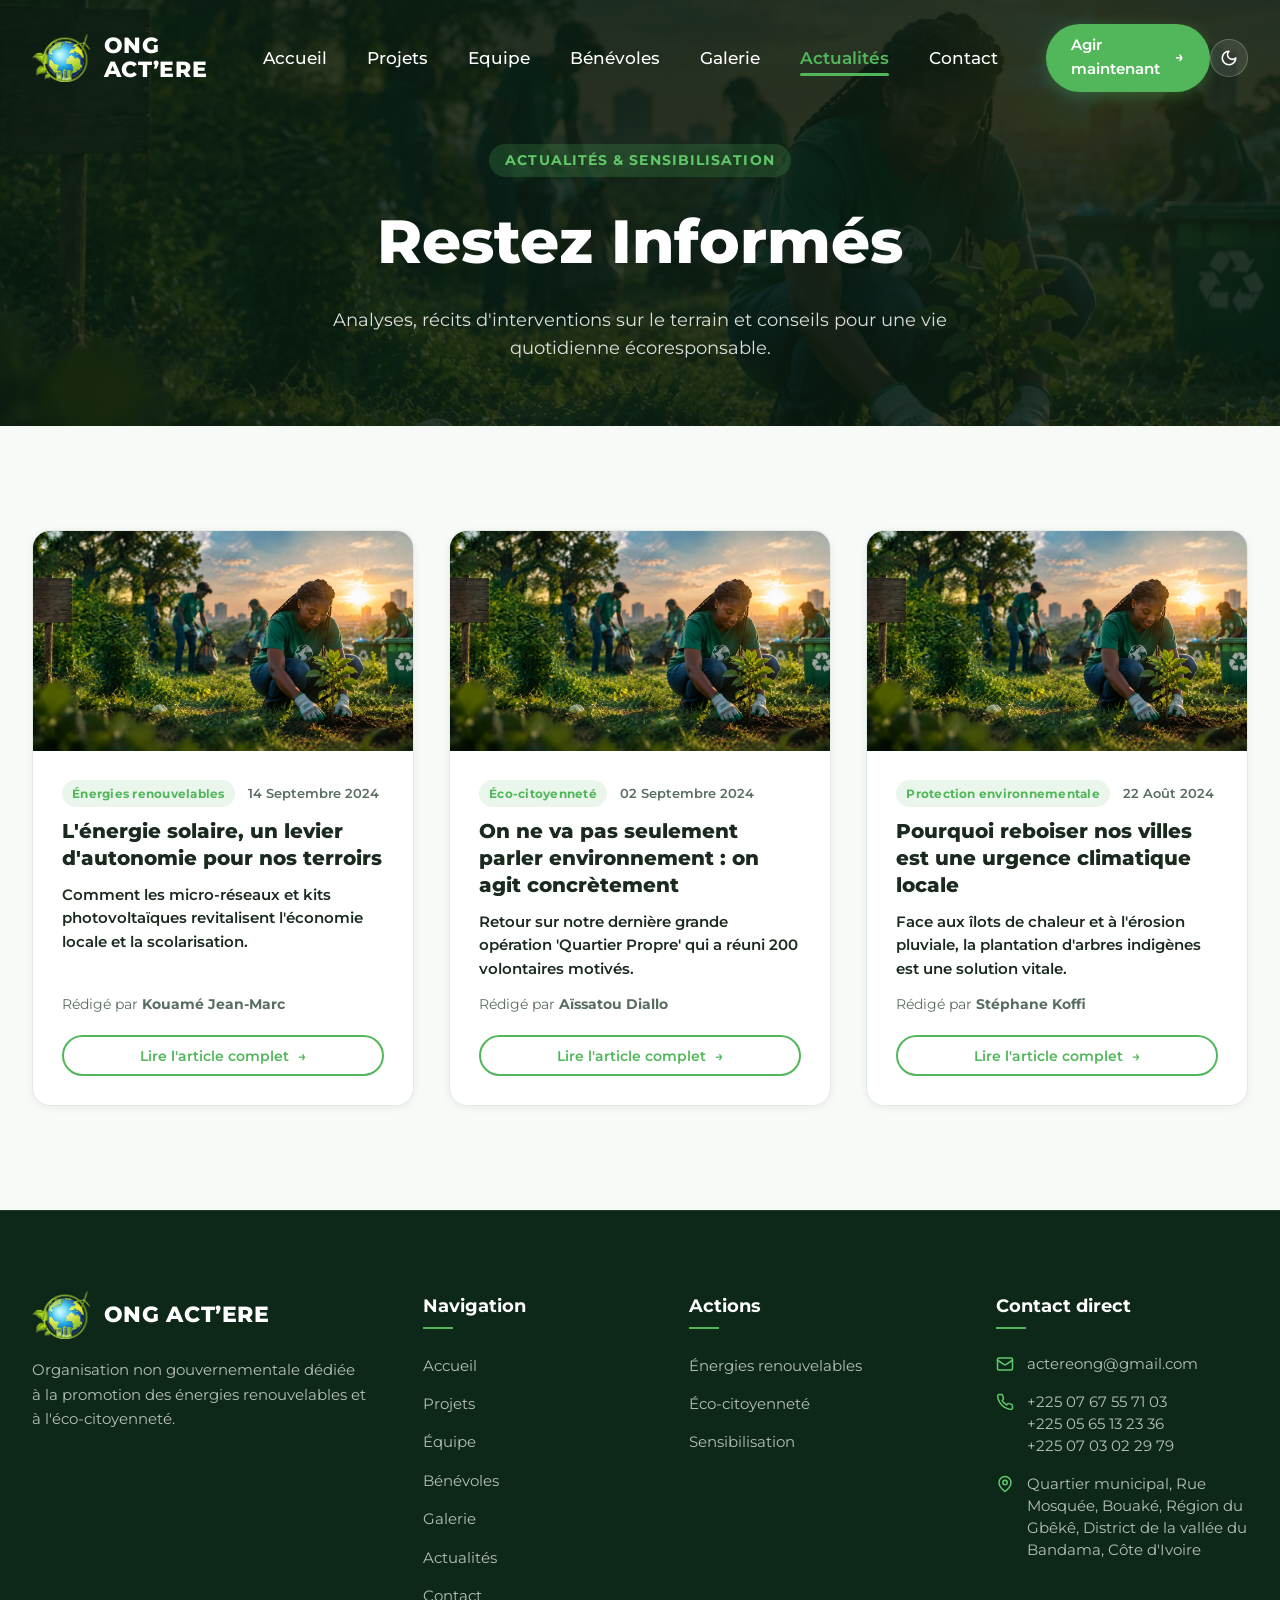
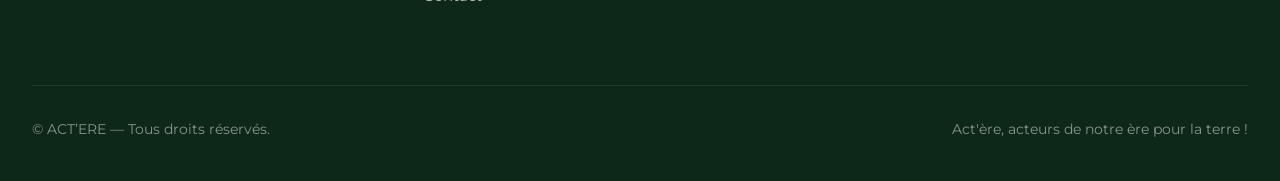
==== commit f8d0869d: "chore: add cache-busting v2.5 across all html pages and inline modal triggers" ====
--- a/actualites.html
+++ b/actualites.html
@@ -13,7 +13,7 @@
     <link href="https://fonts.googleapis.com/css2?family=Montserrat:ital,wght@0,300;0,400;0,500;0,600;0,700;0,800;0,900;1,400;1,600&display=swap" rel="stylesheet">
 
     <!-- Stylesheet -->
-    <link rel="stylesheet" href="css/style.css">
+    <link rel="stylesheet" href="css/style.css?v=2.5">
     <!-- Dark Mode Pré-initialisation pour éviter le clignotement -->
     <script>
         (function() {
@@ -47,6 +47,8 @@
                     <li><a href="index.html">Accueil</a></li>
                     <li><a href="projets.html">Projets</a></li>
                     <li><a href="equipe.html">Equipe</a></li>
+                    <li><a href="benevoles.html">Bénévoles</a></li>
+                    <li><a href="galerie.html">Galerie</a></li>
                     <li><a href="actualites.html" class="active">Actualités</a></li>
                     <li><a href="contact.html">Contact</a></li>
                 </ul>
@@ -111,6 +113,9 @@
                         <li><a href="index.html">Accueil</a></li>
                         <li><a href="projets.html">Projets</a></li>
                         <li><a href="equipe.html">Équipe</a></li>
+                        <li><a href="benevoles.html">Bénévoles</a></li>
+                        <li><a href="galerie.html">Galerie</a></li>
+                        <li><a href="actualites.html">Actualités</a></li>
                         <li><a href="contact.html">Contact</a></li>
                     </ul>
                 </div>
@@ -176,8 +181,8 @@
         </div>
     </div>
 
-    <script src="js/data.js"></script>
-    <script src="js/main.js"></script>
+    <script src="js/data.js?v=2.5"></script>
+    <script src="js/main.js?v=2.5"></script>
     <script src="js/analytics.js"></script>
     <script>
         // Le chargement des articles et le modal de lecture sont initialisés par js/main.js
--- a/css/style.css
+++ b/css/style.css
@@ -39,89 +39,250 @@
 
 /* --- VARIABLES MODE SOMBRE (DARK THEME) --- */
 [data-theme="dark"] {
-    --bg-white: #0A160F;
-    --bg-light: #0F2016;
+    --bg-white: #08140B;
+    --bg-light: #0D1E12;
     --text-main: #E5EFE7;
-    --text-muted: #9BB3A2;
-    --border-color: #1A3622;
+    --text-muted: #A3BAAA;
+    --border-color: #173721;
     --card-border: rgba(82, 183, 90, 0.25);
-    --light-green-bg: #14301D;
-    --shadow-sm: 0 2px 8px rgba(0, 0, 0, 0.35);
-    --shadow-md: 0 8px 24px rgba(0, 0, 0, 0.45);
-    --shadow-lg: 0 16px 40px rgba(0, 0, 0, 0.55);
+    --light-green-bg: #122B1A;
+    --shadow-sm: 0 2px 10px rgba(0, 0, 0, 0.45);
+    --shadow-md: 0 8px 25px rgba(0, 0, 0, 0.55);
+    --shadow-lg: 0 16px 45px rgba(0, 0, 0, 0.65);
+    --shadow-green: 0 8px 25px rgba(82, 183, 90, 0.25);
+}
+
+/* Backgrounds de sections */
+[data-theme="dark"] body {
+    background-color: #08140B;
+    color: #E5EFE7;
 }
 
 [data-theme="dark"] .section-light {
-    background-color: #0F2016 !important;
+    background-color: #0C1B10 !important;
 }
 
 [data-theme="dark"] .section-white {
-    background-color: #0A160F !important;
-}
-
+    background-color: #08140B !important;
+}
+
+[data-theme="dark"] .section-dark {
+    background-color: #050E07 !important;
+    border-top: 1px solid #142B1B;
+    border-bottom: 1px solid #142B1B;
+}
+
+/* Cartes & Conteneurs */
 [data-theme="dark"] .pillar-card,
 [data-theme="dark"] .project-card,
 [data-theme="dark"] .article-card,
 [data-theme="dark"] .impact-card,
 [data-theme="dark"] .team-card,
 [data-theme="dark"] .team-card-detailed,
-[data-theme="dark"] .contact-form-card,
+[data-theme="dark"] .action-card,
+[data-theme="dark"] .highlight-item,
+[data-theme="dark"] .gesture-card,
+[data-theme="dark"] .contact-form-container,
 [data-theme="dark"] .contact-info-card,
-[data-theme="dark"] .modal-card {
-    background-color: #12261A !important;
-    border-color: #1E3F28 !important;
+[data-theme="dark"] .modal-card,
+[data-theme="dark"] .news-lead-card {
+    background-color: #0F2315 !important;
+    border: 1px solid #1A3E25 !important;
     color: var(--text-main) !important;
-}
-
+    box-shadow: var(--shadow-md) !important;
+}
+
+[data-theme="dark"] .pillar-card:hover,
+[data-theme="dark"] .project-card:hover,
+[data-theme="dark"] .article-card:hover,
+[data-theme="dark"] .team-card:hover,
+[data-theme="dark"] .team-card-detailed:hover,
+[data-theme="dark"] .action-card:hover,
+[data-theme="dark"] .gesture-card:hover,
+[data-theme="dark"] .contact-info-card:hover {
+    border-color: rgba(82, 183, 90, 0.5) !important;
+    box-shadow: 0 12px 32px rgba(0, 0, 0, 0.6), 0 0 15px rgba(82, 183, 90, 0.12) !important;
+}
+
+/* Titres & Typographie */
 [data-theme="dark"] .pillar-title,
 [data-theme="dark"] .project-title,
 [data-theme="dark"] .article-title,
 [data-theme="dark"] .team-name,
 [data-theme="dark"] .team-card-name,
 [data-theme="dark"] .section-title,
-[data-theme="dark"] .contact-form-title {
+[data-theme="dark"] .contact-form-title,
+[data-theme="dark"] .action-card h3,
+[data-theme="dark"] .highlight-item h4,
+[data-theme="dark"] .gesture-info h4,
+[data-theme="dark"] .director-name,
+[data-theme="dark"] .modal-header-title {
     color: #FFFFFF !important;
 }
 
-[data-theme="dark"] .form-control {
-    background-color: #09140D !important;
-    border-color: #1E3F28 !important;
+[data-theme="dark"] .section-description,
+[data-theme="dark"] .project-description,
+[data-theme="dark"] .article-excerpt,
+[data-theme="dark"] .team-bio,
+[data-theme="dark"] .about-text,
+[data-theme="dark"] .action-card p,
+[data-theme="dark"] .gesture-info p,
+[data-theme="dark"] .highlight-item p,
+[data-theme="dark"] .director-statement,
+[data-theme="dark"] .footer-desc {
+    color: #A6BFAD !important;
+}
+
+/* Icônes & Bulles */
+[data-theme="dark"] .highlight-icon,
+[data-theme="dark"] .action-icon-circle,
+[data-theme="dark"] .gesture-icon,
+[data-theme="dark"] .contact-icon-box {
+    background: #142F1C !important;
+    border-color: rgba(82, 183, 90, 0.3) !important;
+    color: #64D770 !important;
+}
+
+[data-theme="dark"] .highlight-icon svg,
+[data-theme="dark"] .action-icon-circle svg,
+[data-theme="dark"] .gesture-icon svg,
+[data-theme="dark"] .contact-icon-box svg {
+    stroke: #64D770 !important;
+}
+
+[data-theme="dark"] .action-card:hover .action-icon-circle,
+[data-theme="dark"] .gesture-card:hover .gesture-icon,
+[data-theme="dark"] .contact-info-card:hover .contact-icon-box {
+    background: var(--primary-green) !important;
+}
+
+[data-theme="dark"] .action-card:hover .action-icon-circle svg,
+[data-theme="dark"] .gesture-card:hover .gesture-icon svg,
+[data-theme="dark"] .contact-info-card:hover .contact-icon-box svg {
+    stroke: #FFFFFF !important;
+}
+
+/* Badges & Tags */
+[data-theme="dark"] .section-badge,
+[data-theme="dark"] .article-meta .category {
+    background-color: rgba(82, 183, 90, 0.2) !important;
+    color: #68DB74 !important;
+    border: 1px solid rgba(82, 183, 90, 0.35) !important;
+}
+
+/* Formulaires & Champs de saisie */
+[data-theme="dark"] .form-control,
+[data-theme="dark"] input[type="text"],
+[data-theme="dark"] input[type="email"],
+[data-theme="dark"] input[type="tel"],
+[data-theme="dark"] input[type="password"],
+[data-theme="dark"] select,
+[data-theme="dark"] textarea {
+    background-color: #09170E !important;
+    border: 1.5px solid #1A3E25 !important;
+    color: #E8F5E9 !important;
+}
+
+[data-theme="dark"] .form-control::placeholder,
+[data-theme="dark"] input::placeholder,
+[data-theme="dark"] textarea::placeholder {
+    color: rgba(166, 191, 173, 0.55) !important;
+}
+
+[data-theme="dark"] .form-control:focus,
+[data-theme="dark"] input:focus,
+[data-theme="dark"] select:focus,
+[data-theme="dark"] textarea:focus {
+    background-color: #0C2114 !important;
+    border-color: var(--primary-green) !important;
+    box-shadow: 0 0 0 4px rgba(82, 183, 90, 0.25) !important;
+}
+
+[data-theme="dark"] .form-group label {
+    color: #D1E4D6 !important;
+}
+
+/* Modal de lecture et Modals popups */
+[data-theme="dark"] .modal-backdrop {
+    background: rgba(4, 10, 6, 0.88) !important;
+    backdrop-filter: blur(12px) !important;
+    -webkit-backdrop-filter: blur(12px) !important;
+}
+
+[data-theme="dark"] .modal-card {
+    background: #0F2315 !important;
+    border: 1px solid #1E462A !important;
     color: #E5EFE7 !important;
-}
-
-[data-theme="dark"] .form-control:focus {
-    background-color: #0D1C13 !important;
+    box-shadow: 0 25px 60px rgba(0, 0, 0, 0.7) !important;
+}
+
+[data-theme="dark"] .modal-close-btn {
+    background: #142F1C !important;
+    border: 1px solid #1E462A !important;
+    color: #E5EFE7 !important;
+}
+
+[data-theme="dark"] .modal-close-btn:hover {
+    background: var(--primary-green) !important;
+    color: #FFFFFF !important;
     border-color: var(--primary-green) !important;
 }
 
-[data-theme="dark"] .director-message {
-    background: #12261A !important;
-}
-
-[data-theme="dark"] .director-statement {
-    color: #D1E5D5 !important;
-}
-
-[data-theme="dark"] .director-name {
-    color: #FFFFFF !important;
+[data-theme="dark"] #modal-art-excerpt {
+    background: #08150D !important;
+    border-left: 4px solid var(--primary-green) !important;
+    color: #B3CBB9 !important;
+}
+
+[data-theme="dark"] #modal-art-content {
+    color: #D1E4D6 !important;
+}
+
+/* Éléments de pied de carte et séparateurs */
+[data-theme="dark"] .project-footer {
+    border-top-color: #173721 !important;
+}
+
+[data-theme="dark"] .project-link,
+[data-theme="dark"] .article-link {
+    color: #64D770 !important;
+}
+
+[data-theme="dark"] .project-link:hover,
+[data-theme="dark"] .article-link:hover {
+    color: #8EF099 !important;
+}
+
+[data-theme="dark"] .floating-badge {
+    background: #0A1C10 !important;
+    border-color: #1A3E25 !important;
+    box-shadow: 0 16px 40px rgba(0, 0, 0, 0.7) !important;
+}
+
+/* Citations Directeur & Equipe */
+[data-theme="dark"] .director-quote-section {
+    background: #08140B !important;
+    border-bottom: 1px solid #173721 !important;
+}
+
+[data-theme="dark"] .director-portrait {
+    border-color: #173721 !important;
+    box-shadow: 0 16px 40px rgba(0, 0, 0, 0.6) !important;
 }
 
 [data-theme="dark"] .director-quote-mark {
-    color: #1E3F28 !important;
-}
-
-[data-theme="dark"] .news-lead-card {
-    background: #12261A !important;
-    border-color: #1E3F28 !important;
-}
-
-[data-theme="dark"] .header.scrolled {
-    background: rgba(10, 22, 15, 0.95) !important;
-    border-bottom: 1px solid rgba(82, 183, 90, 0.2);
+    color: rgba(82, 183, 90, 0.25) !important;
+}
+
+/* Header & Navigation */
+[data-theme="dark"] .site-header.header-scrolled {
+    background: rgba(7, 18, 10, 0.94) !important;
+    border-bottom: 1px solid rgba(82, 183, 90, 0.25);
+    box-shadow: 0 6px 20px rgba(0, 0, 0, 0.4);
 }
 
 [data-theme="dark"] .main-nav {
-    background: #0A160F;
+    background: #08140B;
 }
 
 /* Bouton bascule de thème */
@@ -149,8 +310,9 @@
 
 [data-theme="dark"] .theme-toggle-btn {
     background: rgba(82, 183, 90, 0.2);
-    border-color: rgba(82, 183, 90, 0.4);
-    color: #60C868;
+    border-color: rgba(82, 183, 90, 0.45);
+    color: #64D770;
+    box-shadow: 0 0 12px rgba(82, 183, 90, 0.25);
 }
 
 .theme-icon-sun { display: none; }
@@ -158,6 +320,26 @@
 
 [data-theme="dark"] .theme-icon-sun { display: block; }
 [data-theme="dark"] .theme-icon-moon { display: none; }
+
+/* Custom Dark Scrollbar */
+[data-theme="dark"] ::-webkit-scrollbar {
+    width: 10px;
+    height: 10px;
+}
+
+[data-theme="dark"] ::-webkit-scrollbar-track {
+    background: #050D07;
+}
+
+[data-theme="dark"] ::-webkit-scrollbar-thumb {
+    background: #173B21;
+    border-radius: 5px;
+    border: 2px solid #050D07;
+}
+
+[data-theme="dark"] ::-webkit-scrollbar-thumb:hover {
+    background: var(--primary-green);
+}
 
 /* --- RESET & BASES --- */
 *, *::before, *::after {
@@ -1280,20 +1462,26 @@
 }
 
 .team-avatar {
-    height: 280px;
+    height: 320px;
     overflow: hidden;
     position: relative;
+    background: #eef3ef;
+}
+
+[data-theme="dark"] .team-avatar {
+    background: #0d2214;
 }
 
 .team-avatar img {
     width: 100%;
     height: 100%;
     object-fit: cover;
+    object-position: top center;
     transition: transform 0.5s ease;
 }
 
 .team-card:hover .team-avatar img {
-    transform: scale(1.05);
+    transform: scale(1.04);
 }
 
 .team-details {
@@ -2019,3 +2207,710 @@
         text-align: center;
     }
 }
+
+/* ==========================================================================
+   NOUVELLES FONCTIONNALITÉS : BIOGRAPHIES BUREAU, BÉNÉVOLES & GALERIE PHOTO
+   ========================================================================== */
+
+/* ─── 1. MODAL BIOGRAPHIE MEMBRE DU BUREAU ─── */
+.bio-modal-backdrop {
+    position: fixed;
+    inset: 0;
+    background: rgba(10, 28, 17, 0.85);
+    backdrop-filter: blur(8px);
+    -webkit-backdrop-filter: blur(8px);
+    display: flex;
+    align-items: center;
+    justify-content: center;
+    z-index: 9999;
+    padding: 1.5rem;
+    opacity: 0;
+    visibility: hidden;
+    transition: opacity 0.3s ease, visibility 0.3s ease;
+}
+
+.bio-modal-backdrop.open {
+    opacity: 1;
+    visibility: visible;
+}
+
+.bio-modal-card {
+    background: #ffffff;
+    border-radius: 24px;
+    max-width: 800px;
+    width: 100%;
+    max-height: 90vh;
+    overflow-y: auto;
+    box-shadow: 0 25px 60px rgba(0, 0, 0, 0.35);
+    border: 1px solid var(--border-color);
+    position: relative;
+    transform: scale(0.95) translateY(20px);
+    transition: transform 0.35s cubic-bezier(0.16, 1, 0.3, 1);
+}
+
+.bio-modal-backdrop.open .bio-modal-card {
+    transform: scale(1) translateY(0);
+}
+
+[data-theme="dark"] .bio-modal-card {
+    background: #0D2214;
+    border-color: #1E462B;
+    color: #F0F7F1;
+}
+
+.bio-modal-header {
+    display: flex;
+    gap: 2rem;
+    padding: 2.5rem 2.5rem 1.5rem;
+    border-bottom: 1px solid var(--border-color);
+    align-items: center;
+}
+
+[data-theme="dark"] .bio-modal-header {
+    border-color: #173721;
+}
+
+.bio-modal-avatar {
+    width: 140px;
+    height: 140px;
+    border-radius: 20px;
+    overflow: hidden;
+    flex-shrink: 0;
+    box-shadow: var(--shadow-md);
+    border: 3px solid var(--primary-green);
+    background: #eef3ef;
+}
+
+.bio-modal-avatar img {
+    width: 100%;
+    height: 100%;
+    object-fit: cover;
+    object-position: top center;
+}
+
+.bio-modal-title-wrap {
+    flex-grow: 1;
+}
+
+.bio-modal-pole {
+    font-size: 0.8rem;
+    font-weight: 700;
+    text-transform: uppercase;
+    letter-spacing: 0.08em;
+    color: var(--primary-green);
+    margin-bottom: 0.3rem;
+    display: inline-block;
+}
+
+.bio-modal-name {
+    font-size: 1.6rem;
+    font-weight: 800;
+    color: var(--text-main);
+    margin-bottom: 0.4rem;
+    line-height: 1.25;
+}
+
+[data-theme="dark"] .bio-modal-name {
+    color: #ffffff;
+}
+
+.bio-modal-role {
+    font-size: 1rem;
+    font-weight: 600;
+    color: var(--dark-forest);
+    background: var(--light-green-bg);
+    display: inline-block;
+    padding: 0.25rem 0.8rem;
+    border-radius: var(--radius-pill);
+}
+
+[data-theme="dark"] .bio-modal-role {
+    background: #14331E;
+    color: var(--accent-green);
+}
+
+.bio-modal-close-btn {
+    position: absolute;
+    top: 1.5rem;
+    right: 1.5rem;
+    width: 40px;
+    height: 40px;
+    border-radius: 50%;
+    border: 1px solid var(--border-color);
+    background: #f4f6f4;
+    color: var(--text-main);
+    display: flex;
+    align-items: center;
+    justify-content: center;
+    cursor: pointer;
+    transition: var(--transition);
+    z-index: 10;
+}
+
+.bio-modal-close-btn:hover {
+    background: #e1ede3;
+    color: var(--primary-green);
+    transform: rotate(90deg);
+}
+
+[data-theme="dark"] .bio-modal-close-btn {
+    background: #173721;
+    border-color: #255433;
+    color: #ffffff;
+}
+
+.bio-modal-body {
+    padding: 2rem 2.5rem 2.5rem;
+}
+
+.bio-quote-box {
+    background: linear-gradient(135deg, rgba(82, 183, 90, 0.08), rgba(96, 200, 104, 0.04));
+    border-left: 4px solid var(--primary-green);
+    border-radius: 0 16px 16px 0;
+    padding: 1.25rem 1.5rem;
+    margin-bottom: 2rem;
+    font-style: italic;
+    color: var(--text-main);
+    font-size: 1.05rem;
+    line-height: 1.6;
+    position: relative;
+}
+
+[data-theme="dark"] .bio-quote-box {
+    background: rgba(82, 183, 90, 0.12);
+    color: #E2F0E5;
+}
+
+.bio-section-heading {
+    font-size: 0.95rem;
+    font-weight: 700;
+    text-transform: uppercase;
+    letter-spacing: 0.06em;
+    color: var(--primary-green);
+    margin-bottom: 0.75rem;
+    display: flex;
+    align-items: center;
+    gap: 0.5rem;
+}
+
+.bio-text-content {
+    font-size: 1.02rem;
+    line-height: 1.8;
+    color: var(--text-main);
+    margin-bottom: 2rem;
+    white-space: pre-line;
+}
+
+[data-theme="dark"] .bio-text-content {
+    color: #D3E6D7;
+}
+
+.bio-skills-tags {
+    display: flex;
+    flex-wrap: wrap;
+    gap: 0.6rem;
+    margin-top: 0.5rem;
+}
+
+.bio-skill-item {
+    background: var(--light-green-bg);
+    color: var(--primary-green);
+    font-size: 0.85rem;
+    font-weight: 600;
+    padding: 0.4rem 0.9rem;
+    border-radius: var(--radius-pill);
+    border: 1px solid rgba(82, 183, 90, 0.2);
+}
+
+[data-theme="dark"] .bio-skill-item {
+    background: #14331E;
+    color: var(--accent-green);
+    border-color: #215330;
+}
+
+/* Bouton pour ouvrir la biographie sur les cartes d'équipe */
+.btn-bio-trigger {
+    display: inline-flex;
+    align-items: center;
+    gap: 0.5rem;
+    margin-top: 1rem;
+    padding: 0.55rem 1.1rem;
+    background: var(--light-green-bg);
+    color: var(--primary-green);
+    border: 1px solid rgba(82, 183, 90, 0.3);
+    border-radius: var(--radius-pill);
+    font-size: 0.88rem;
+    font-weight: 700;
+    cursor: pointer;
+    transition: var(--transition);
+    width: fit-content;
+}
+
+.btn-bio-trigger:hover {
+    background: var(--primary-green);
+    color: #ffffff;
+    border-color: var(--primary-green);
+    transform: translateY(-2px);
+    box-shadow: 0 4px 12px rgba(82, 183, 90, 0.25);
+}
+
+[data-theme="dark"] .btn-bio-trigger {
+    background: #14331E;
+    color: var(--accent-green);
+    border-color: #255433;
+}
+
+[data-theme="dark"] .btn-bio-trigger:hover {
+    background: var(--primary-green);
+    color: #ffffff;
+}
+
+.team-card-clickable {
+    cursor: pointer;
+}
+
+.team-card-clickable:hover .team-card-name {
+    color: var(--primary-green);
+}
+
+/* ─── 2. SECTION & CARTES BÉNÉVOLES ─── */
+.volunteers-filter-bar {
+    display: flex;
+    flex-wrap: wrap;
+    gap: 0.6rem;
+    justify-content: center;
+    margin-bottom: 3rem;
+}
+
+.filter-btn-pill {
+    padding: 0.6rem 1.4rem;
+    border-radius: var(--radius-pill);
+    border: 1px solid var(--border-color);
+    background: #ffffff;
+    color: var(--text-main);
+    font-size: 0.9rem;
+    font-weight: 600;
+    cursor: pointer;
+    transition: var(--transition);
+}
+
+.filter-btn-pill:hover,
+.filter-btn-pill.active {
+    background: var(--primary-green);
+    color: #ffffff;
+    border-color: var(--primary-green);
+    box-shadow: 0 4px 14px rgba(82, 183, 90, 0.3);
+}
+
+[data-theme="dark"] .filter-btn-pill {
+    background: #0F2315;
+    border-color: #1A3E25;
+    color: #D3E6D7;
+}
+
+[data-theme="dark"] .filter-btn-pill.active {
+    background: var(--primary-green);
+    color: #ffffff;
+}
+
+.volunteers-grid {
+    display: grid;
+    grid-template-columns: repeat(auto-fill, minmax(280px, 1fr));
+    gap: 2rem;
+}
+
+.volunteer-card {
+    background: #ffffff;
+    border-radius: 20px;
+    border: 1px solid var(--border-color);
+    padding: 2rem 1.8rem;
+    box-shadow: var(--shadow-sm);
+    transition: var(--transition);
+    display: flex;
+    flex-direction: column;
+    text-align: center;
+    position: relative;
+    overflow: hidden;
+}
+
+.volunteer-card:hover {
+    transform: translateY(-7px);
+    box-shadow: var(--shadow-lg);
+    border-color: rgba(82, 183, 90, 0.4);
+}
+
+[data-theme="dark"] .volunteer-card {
+    background: #0D2214;
+    border-color: #173721;
+}
+
+.volunteer-avatar-circle {
+    width: 86px;
+    height: 86px;
+    border-radius: 50%;
+    margin: 0 auto 1.2rem;
+    display: flex;
+    align-items: center;
+    justify-content: center;
+    font-size: 1.6rem;
+    font-weight: 800;
+    color: #ffffff;
+    box-shadow: 0 8px 20px rgba(0, 0, 0, 0.15);
+    border: 4px solid #ffffff;
+}
+
+[data-theme="dark"] .volunteer-avatar-circle {
+    border-color: #173721;
+}
+
+.volunteer-name {
+    font-size: 1.2rem;
+    font-weight: 800;
+    color: var(--text-main);
+    margin-bottom: 0.3rem;
+}
+
+[data-theme="dark"] .volunteer-name {
+    color: #ffffff;
+}
+
+.volunteer-pole-badge {
+    display: inline-block;
+    background: var(--light-green-bg);
+    color: var(--primary-green);
+    font-size: 0.78rem;
+    font-weight: 700;
+    padding: 0.3rem 0.85rem;
+    border-radius: var(--radius-pill);
+    margin-bottom: 1rem;
+}
+
+[data-theme="dark"] .volunteer-pole-badge {
+    background: #14331E;
+    color: var(--accent-green);
+}
+
+.volunteer-quote {
+    font-size: 0.92rem;
+    font-style: italic;
+    color: var(--text-muted);
+    line-height: 1.55;
+    margin-bottom: 1.2rem;
+    flex-grow: 1;
+}
+
+.volunteer-missions-list {
+    display: flex;
+    flex-direction: column;
+    gap: 0.4rem;
+    border-top: 1px solid var(--border-color);
+    padding-top: 1rem;
+    text-align: left;
+}
+
+[data-theme="dark"] .volunteer-missions-list {
+    border-color: #173721;
+}
+
+.volunteer-mission-item {
+    font-size: 0.82rem;
+    color: var(--text-main);
+    display: flex;
+    align-items: center;
+    gap: 0.5rem;
+}
+
+[data-theme="dark"] .volunteer-mission-item {
+    color: #C0D6C5;
+}
+
+.volunteer-mission-item svg {
+    flex-shrink: 0;
+    color: var(--primary-green);
+}
+
+/* ─── 3. GALERIE PHOTO DES ACTIVITÉS & LIGHTBOX ─── */
+.gallery-grid {
+    display: grid;
+    grid-template-columns: repeat(auto-fill, minmax(320px, 1fr));
+    gap: 1.8rem;
+}
+
+.gallery-card {
+    border-radius: 20px;
+    overflow: hidden;
+    background: #ffffff;
+    border: 1px solid var(--border-color);
+    box-shadow: var(--shadow-sm);
+    transition: var(--transition);
+    cursor: pointer;
+    display: flex;
+    flex-direction: column;
+    position: relative;
+}
+
+.gallery-card:hover {
+    transform: translateY(-6px);
+    box-shadow: var(--shadow-lg);
+    border-color: rgba(82, 183, 90, 0.5);
+}
+
+[data-theme="dark"] .gallery-card {
+    background: #0D2214;
+    border-color: #173721;
+}
+
+.gallery-thumb-wrap {
+    height: 250px;
+    position: relative;
+    overflow: hidden;
+    background: #122819;
+}
+
+.gallery-thumb-wrap img {
+    width: 100%;
+    height: 100%;
+    object-fit: cover;
+    transition: transform 0.6s cubic-bezier(0.16, 1, 0.3, 1);
+}
+
+.gallery-card:hover .gallery-thumb-wrap img {
+    transform: scale(1.08);
+}
+
+.gallery-zoom-overlay {
+    position: absolute;
+    inset: 0;
+    background: rgba(10, 28, 17, 0.45);
+    display: flex;
+    align-items: center;
+    justify-content: center;
+    opacity: 0;
+    transition: opacity 0.3s ease;
+}
+
+.gallery-card:hover .gallery-zoom-overlay {
+    opacity: 1;
+}
+
+.gallery-zoom-icon {
+    width: 48px;
+    height: 48px;
+    border-radius: 50%;
+    background: var(--primary-green);
+    color: #ffffff;
+    display: flex;
+    align-items: center;
+    justify-content: center;
+    box-shadow: 0 4px 15px rgba(0, 0, 0, 0.3);
+    transform: scale(0.8);
+    transition: transform 0.3s ease;
+}
+
+.gallery-card:hover .gallery-zoom-icon {
+    transform: scale(1);
+}
+
+.gallery-card-body {
+    padding: 1.5rem;
+    display: flex;
+    flex-direction: column;
+    flex-grow: 1;
+}
+
+.gallery-tag {
+    font-size: 0.75rem;
+    font-weight: 700;
+    text-transform: uppercase;
+    letter-spacing: 0.06em;
+    color: var(--primary-green);
+    margin-bottom: 0.4rem;
+}
+
+.gallery-card-title {
+    font-size: 1.15rem;
+    font-weight: 800;
+    color: var(--text-main);
+    margin-bottom: 0.6rem;
+    line-height: 1.35;
+}
+
+[data-theme="dark"] .gallery-card-title {
+    color: #ffffff;
+}
+
+.gallery-card-desc {
+    font-size: 0.88rem;
+    color: var(--text-muted);
+    line-height: 1.55;
+    margin-bottom: 1rem;
+    flex-grow: 1;
+}
+
+.gallery-card-meta {
+    display: flex;
+    justify-content: space-between;
+    align-items: center;
+    font-size: 0.8rem;
+    color: var(--text-muted);
+    border-top: 1px solid var(--border-color);
+    padding-top: 0.8rem;
+}
+
+[data-theme="dark"] .gallery-card-meta {
+    border-color: #173721;
+}
+
+/* ─── LIGHTBOX MODAL DE LA GALERIE ─── */
+.lightbox-modal {
+    position: fixed;
+    inset: 0;
+    background: rgba(5, 16, 9, 0.94);
+    backdrop-filter: blur(12px);
+    -webkit-backdrop-filter: blur(12px);
+    z-index: 10000;
+    display: flex;
+    align-items: center;
+    justify-content: center;
+    padding: 2rem;
+    opacity: 0;
+    visibility: hidden;
+    transition: opacity 0.3s ease, visibility 0.3s ease;
+}
+
+.lightbox-modal.open {
+    opacity: 1;
+    visibility: visible;
+}
+
+.lightbox-container {
+    max-width: 1000px;
+    width: 100%;
+    display: flex;
+    flex-direction: column;
+    align-items: center;
+    position: relative;
+}
+
+.lightbox-image-wrap {
+    max-height: 70vh;
+    width: 100%;
+    display: flex;
+    justify-content: center;
+    align-items: center;
+    border-radius: 16px;
+    overflow: hidden;
+    box-shadow: 0 20px 60px rgba(0, 0, 0, 0.6);
+    background: #000000;
+}
+
+.lightbox-image-wrap img {
+    max-height: 70vh;
+    max-width: 100%;
+    object-fit: contain;
+    border-radius: 16px;
+}
+
+.lightbox-info {
+    margin-top: 1.2rem;
+    text-align: center;
+    color: #ffffff;
+    max-width: 800px;
+}
+
+.lightbox-title {
+    font-size: 1.35rem;
+    font-weight: 800;
+    color: #ffffff;
+    margin-bottom: 0.4rem;
+}
+
+.lightbox-desc {
+    font-size: 0.95rem;
+    color: rgba(255, 255, 255, 0.85);
+    line-height: 1.5;
+}
+
+.lightbox-meta {
+    font-size: 0.85rem;
+    color: var(--accent-green);
+    margin-top: 0.4rem;
+    font-weight: 600;
+}
+
+.lightbox-close-btn {
+    position: absolute;
+    top: -3rem;
+    right: 0;
+    background: rgba(255, 255, 255, 0.15);
+    border: none;
+    color: #ffffff;
+    width: 44px;
+    height: 44px;
+    border-radius: 50%;
+    display: flex;
+    align-items: center;
+    justify-content: center;
+    cursor: pointer;
+    transition: var(--transition);
+}
+
+.lightbox-close-btn:hover {
+    background: var(--primary-green);
+    transform: rotate(90deg);
+}
+
+.lightbox-nav-btn {
+    position: absolute;
+    top: 45%;
+    transform: translateY(-50%);
+    background: rgba(255, 255, 255, 0.15);
+    border: none;
+    color: #ffffff;
+    width: 50px;
+    height: 50px;
+    border-radius: 50%;
+    display: flex;
+    align-items: center;
+    justify-content: center;
+    cursor: pointer;
+    transition: var(--transition);
+}
+
+.lightbox-nav-btn:hover {
+    background: var(--primary-green);
+    transform: translateY(-50%) scale(1.1);
+}
+
+.lightbox-prev {
+    left: -4rem;
+}
+
+.lightbox-next {
+    right: -4rem;
+}
+
+@media (max-width: 900px) {
+    .bio-modal-header {
+        flex-direction: column;
+        text-align: center;
+        padding: 2rem 1.5rem 1rem;
+    }
+    .bio-modal-body {
+        padding: 1.5rem;
+    }
+    .lightbox-prev {
+        left: 0.5rem;
+    }
+    .lightbox-next {
+        right: 0.5rem;
+    }
+    .lightbox-close-btn {
+        top: 0.5rem;
+        right: 0.5rem;
+    }
+    .lightbox-modal {
+        padding: 0.8rem;
+    }
+}
+
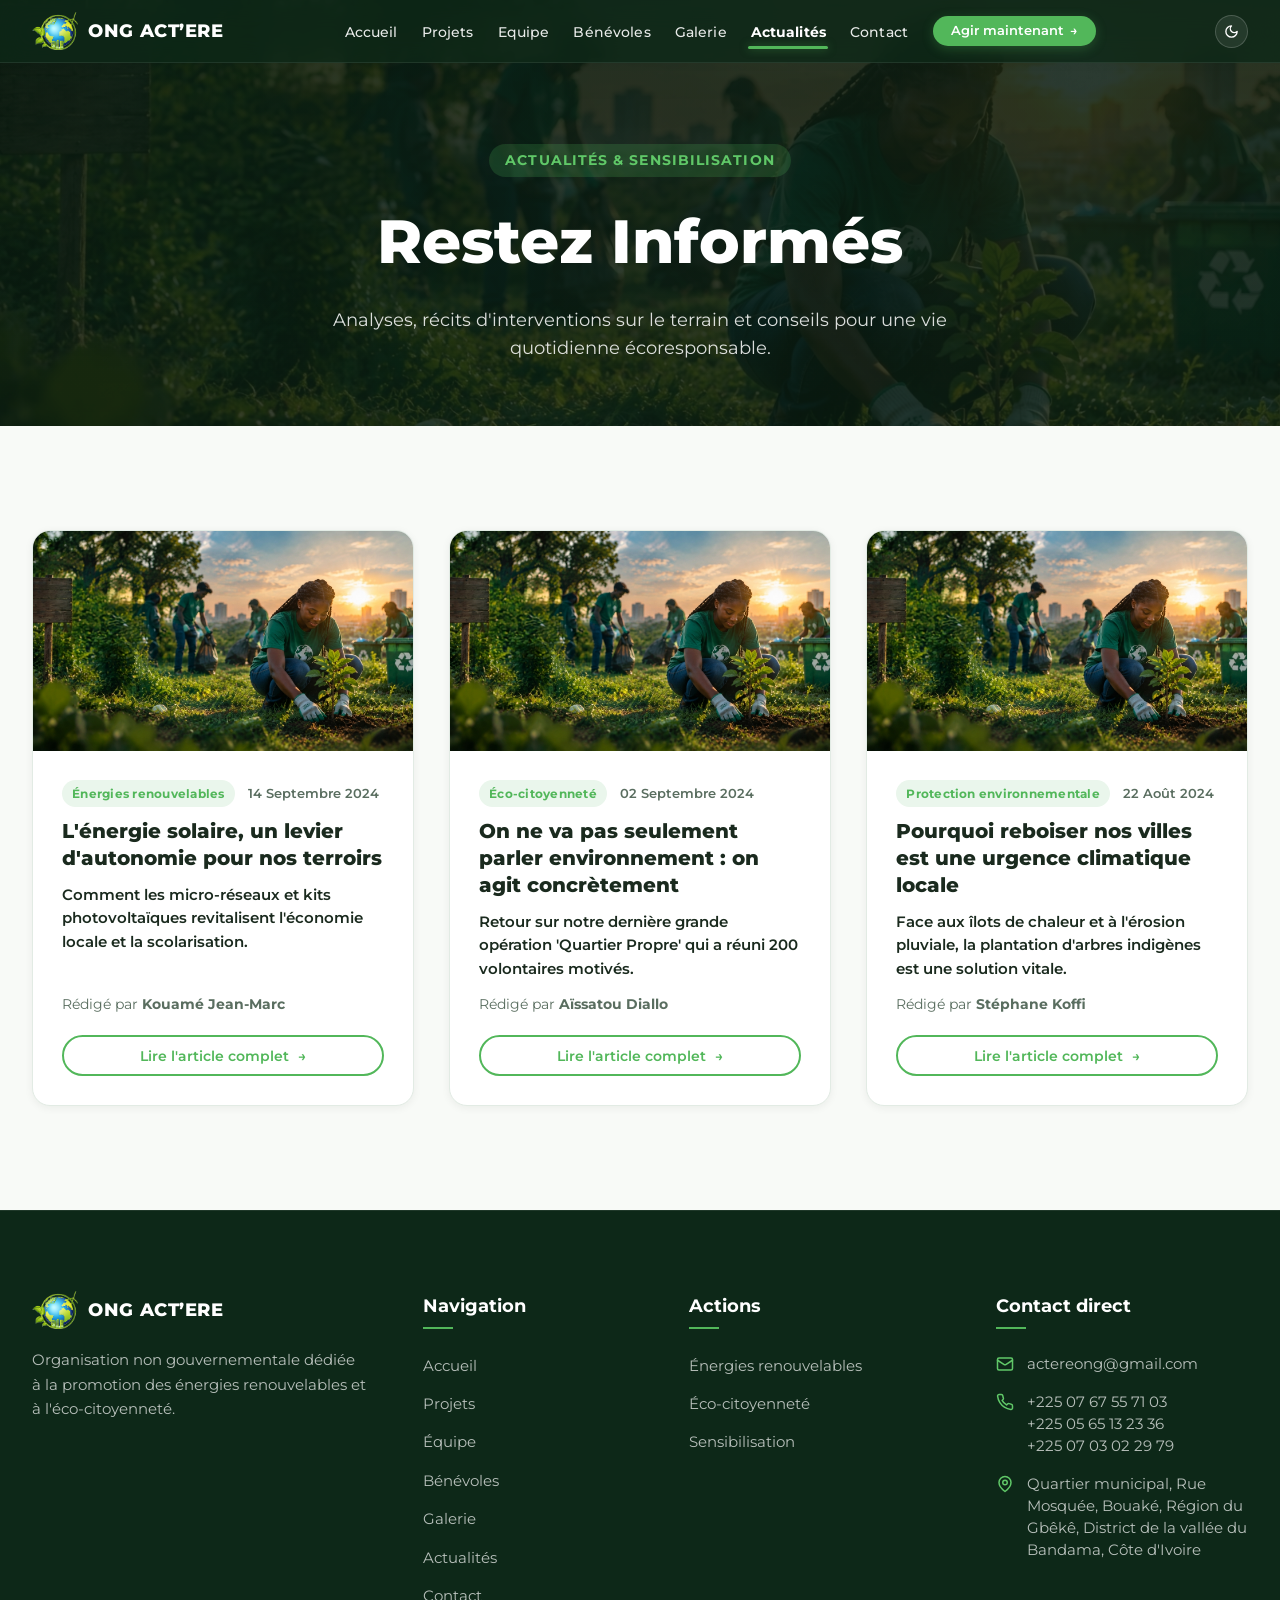
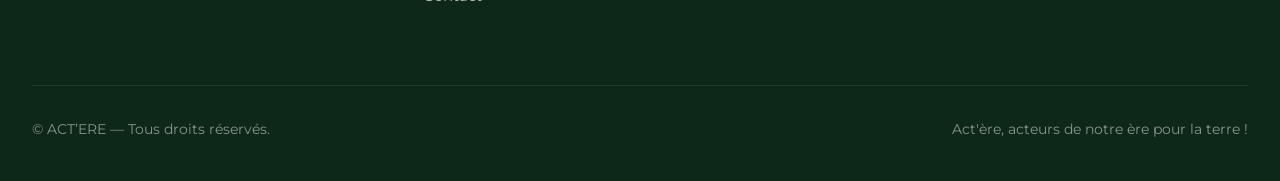
==== commit d9dd5482: "style: optimize navbar layout to be sleek, compact, and prevent cta button wrapping" ====
--- a/actualites.html
+++ b/actualites.html
@@ -13,7 +13,7 @@
     <link href="https://fonts.googleapis.com/css2?family=Montserrat:ital,wght@0,300;0,400;0,500;0,600;0,700;0,800;0,900;1,400;1,600&display=swap" rel="stylesheet">
 
     <!-- Stylesheet -->
-    <link rel="stylesheet" href="css/style.css?v=2.5">
+    <link rel="stylesheet" href="css/style.css?v=2.6">
     <!-- Dark Mode Pré-initialisation pour éviter le clignotement -->
     <script>
         (function() {
--- a/css/style.css
+++ b/css/style.css
@@ -275,23 +275,24 @@
 }
 
 /* Header & Navigation */
+[data-theme="dark"] .site-header {
+    background: rgba(7, 18, 10, 0.88);
+    border-bottom: 1px solid rgba(82, 183, 90, 0.15);
+}
+
 [data-theme="dark"] .site-header.header-scrolled {
-    background: rgba(7, 18, 10, 0.94) !important;
+    background: rgba(5, 14, 8, 0.96) !important;
     border-bottom: 1px solid rgba(82, 183, 90, 0.25);
-    box-shadow: 0 6px 20px rgba(0, 0, 0, 0.4);
-}
-
-[data-theme="dark"] .main-nav {
-    background: #08140B;
+    box-shadow: 0 4px 20px rgba(0, 0, 0, 0.45);
 }
 
 /* Bouton bascule de thème */
 .theme-toggle-btn {
-    background: rgba(255, 255, 255, 0.1);
-    border: 1px solid rgba(255, 255, 255, 0.22);
-    color: #ffffff;
-    width: 38px;
-    height: 38px;
+    background: rgba(255, 255, 255, 0.08);
+    border: 1px solid rgba(255, 255, 255, 0.18);
+    color: #ffffff;
+    width: 33px;
+    height: 33px;
     border-radius: 50%;
     display: inline-flex;
     align-items: center;
@@ -299,6 +300,11 @@
     cursor: pointer;
     transition: var(--transition);
     flex-shrink: 0;
+}
+
+.theme-toggle-btn svg {
+    width: 15px;
+    height: 15px;
 }
 
 .theme-toggle-btn:hover {
@@ -309,10 +315,10 @@
 }
 
 [data-theme="dark"] .theme-toggle-btn {
-    background: rgba(82, 183, 90, 0.2);
-    border-color: rgba(82, 183, 90, 0.45);
+    background: rgba(82, 183, 90, 0.18);
+    border-color: rgba(82, 183, 90, 0.35);
     color: #64D770;
-    box-shadow: 0 0 12px rgba(82, 183, 90, 0.25);
+    box-shadow: 0 0 10px rgba(82, 183, 90, 0.2);
 }
 
 .theme-icon-sun { display: none; }
@@ -451,102 +457,129 @@
     transform: translateX(4px);
 }
 
-/* --- HEADER / NAVIGATION (FIDÈLE À IMAGE.PNG) --- */
+/* --- HEADER / NAVIGATION COMPACT & ÉLÉGANT --- */
 .site-header {
     position: fixed;
     top: 0;
     left: 0;
     width: 100%;
     z-index: 1000;
-    padding: 1.5rem 0;
+    padding: 0.75rem 0;
+    background: rgba(13, 40, 24, 0.78);
+    backdrop-filter: blur(14px);
+    -webkit-backdrop-filter: blur(14px);
+    border-bottom: 1px solid rgba(255, 255, 255, 0.08);
     transition: background 0.3s ease, padding 0.3s ease, box-shadow 0.3s ease;
 }
 
 .site-header.header-scrolled {
-    background: rgba(13, 40, 24, 0.94);
-    backdrop-filter: blur(12px);
-    -webkit-backdrop-filter: blur(12px);
-    padding: 0.9rem 0;
-    box-shadow: 0 6px 20px rgba(0, 0, 0, 0.18);
+    background: rgba(10, 28, 17, 0.94);
+    padding: 0.48rem 0;
+    box-shadow: 0 4px 20px rgba(0, 0, 0, 0.25);
+    border-bottom: 1px solid rgba(82, 183, 90, 0.18);
 }
 
 .header-container {
     display: flex;
     align-items: center;
     justify-content: space-between;
+    gap: 1.25rem;
 }
 
 .brand-logo {
     display: flex;
     align-items: center;
-    gap: 0.85rem;
+    gap: 0.65rem;
+    text-decoration: none;
+    flex-shrink: 0;
 }
 
 .brand-logo img {
-    height: 48px;
+    height: 38px;
     width: auto;
     object-fit: contain;
+    transition: transform 0.25s ease;
+}
+
+.brand-logo:hover img {
+    transform: scale(1.04);
 }
 
 .brand-text {
-    font-size: 1.35rem;
+    font-size: 1.15rem;
     font-weight: 800;
     color: #ffffff;
     letter-spacing: 0.03em;
-    line-height: 1.1;
+    line-height: 1;
     text-transform: uppercase;
+    white-space: nowrap;
 }
 
 .main-nav {
     display: flex;
     align-items: center;
-    gap: 3rem;
+    gap: 1.4rem;
+    background: transparent;
 }
 
 .nav-links {
     display: flex;
     align-items: center;
-    gap: 2.5rem;
+    gap: 1.2rem;
+    list-style: none;
+    margin: 0;
+    padding: 0;
 }
 
 .nav-links a {
-    color: #ffffff;
-    font-size: 1.05rem;
+    color: rgba(255, 255, 255, 0.9);
+    font-size: 0.88rem;
     font-weight: 500;
+    letter-spacing: 0.01em;
     position: relative;
-    padding: 0.3rem 0;
-    transition: color 0.25s ease;
+    padding: 0.35rem 0.15rem;
+    white-space: nowrap;
+    text-decoration: none;
+    transition: color 0.2s ease;
 }
 
 .nav-links a:hover {
     color: var(--accent-green);
 }
 
-/* Lien Accueil Actif avec sa barre verte conforme à la maquette */
+/* Lien Actif avec sa barre verte conforme à la maquette */
 .nav-links a.active {
-    color: var(--primary-green);
-    font-weight: 600;
+    color: #ffffff;
+    font-weight: 700;
 }
 
 .nav-links a.active::after {
     content: '';
     position: absolute;
-    bottom: -4px;
+    bottom: -3px;
     left: 0;
     width: 100%;
-    height: 3px;
+    height: 2.5px;
     background-color: var(--primary-green);
     border-radius: 2px;
+    box-shadow: 0 0 8px rgba(82, 183, 90, 0.5);
 }
 
 .header-cta {
     display: flex;
     align-items: center;
+    flex-shrink: 0;
 }
 
 .header-cta .btn {
-    padding: 0.65rem 1.6rem;
-    font-size: 0.92rem;
+    padding: 0.46rem 1.15rem;
+    font-size: 0.82rem;
+    font-weight: 600;
+    white-space: nowrap;
+    border-radius: 50px;
+    line-height: 1.2;
+    gap: 0.35rem;
+    box-shadow: 0 3px 12px rgba(82, 183, 90, 0.28);
 }
 
 /* Bouton Hamburger Mobile */
@@ -2020,7 +2053,33 @@
     }
 }
 
-@media (max-width: 768px) {
+@media (max-width: 1200px) and (min-width: 961px) {
+    .header-container {
+        gap: 0.9rem;
+    }
+    .main-nav {
+        gap: 1rem;
+    }
+    .nav-links {
+        gap: 0.85rem;
+    }
+    .nav-links a {
+        font-size: 0.82rem;
+        padding: 0.3rem 0.1rem;
+    }
+    .brand-text {
+        font-size: 1.02rem;
+    }
+    .brand-logo img {
+        height: 34px;
+    }
+    .header-cta .btn {
+        padding: 0.4rem 0.95rem;
+        font-size: 0.78rem;
+    }
+}
+
+@media (max-width: 960px) {
     .mobile-menu-toggle {
         display: flex;
     }
@@ -2030,7 +2089,7 @@
         top: 0;
         right: -100%;
         width: 80%;
-        max-width: 360px;
+        max-width: 340px;
         height: 100vh;
         background: var(--dark-forest);
         flex-direction: column;
@@ -2046,10 +2105,14 @@
     
     .nav-links {
         flex-direction: column;
-        gap: 1.8rem;
+        gap: 1.6rem;
         align-items: flex-start;
         width: 100%;
-        margin-bottom: 2.5rem;
+        margin-bottom: 2.2rem;
+    }
+    
+    .nav-links a {
+        font-size: 1.05rem;
     }
     
     .header-cta {
@@ -2058,6 +2121,8 @@
     
     .header-cta .btn {
         width: 100%;
+        padding: 0.7rem 1.5rem;
+        font-size: 0.92rem;
     }
     
     .hero-content {
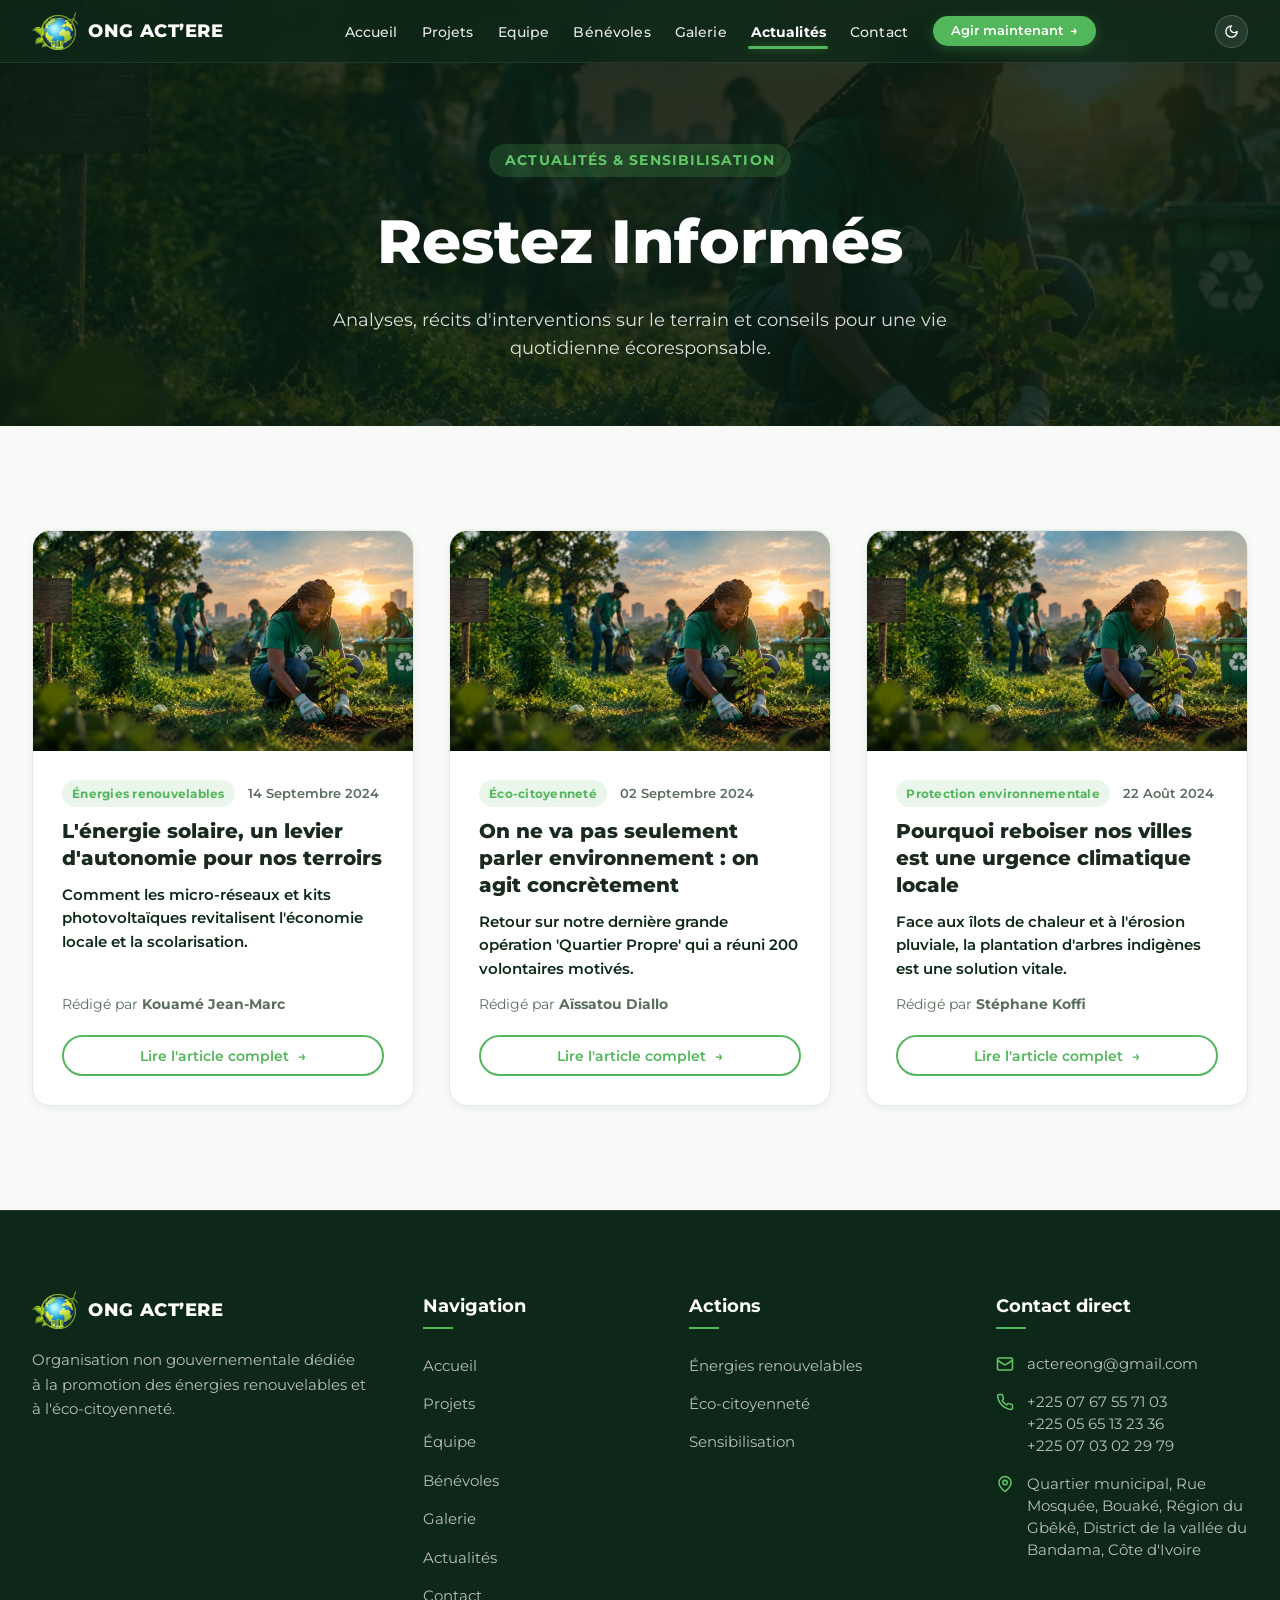
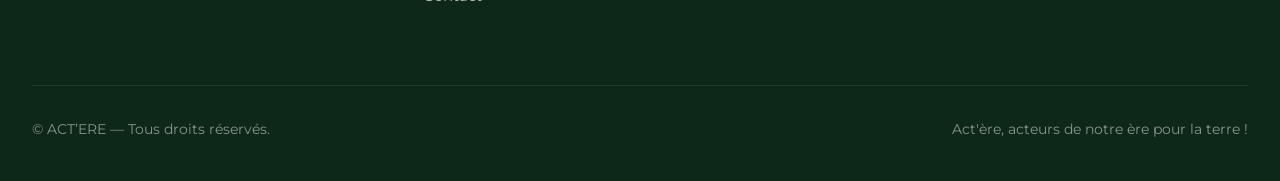
==== commit 88cbbe7a: "fix(theme): correction complete du mode sombre sur les cartes projets et conteneurs pour une lisibil" ====
--- a/actualites.html
+++ b/actualites.html
@@ -13,7 +13,7 @@
     <link href="https://fonts.googleapis.com/css2?family=Montserrat:ital,wght@0,300;0,400;0,500;0,600;0,700;0,800;0,900;1,400;1,600&display=swap" rel="stylesheet">
 
     <!-- Stylesheet -->
-    <link rel="stylesheet" href="css/style.css?v=2.6">
+    <link rel="stylesheet" href="css/style.css?v=2.7">
     <!-- Dark Mode Pré-initialisation pour éviter le clignotement -->
     <script>
         (function() {
--- a/css/style.css
+++ b/css/style.css
@@ -16,6 +16,7 @@
     --dark-forest: #0D2818;
     --forest-accent: #143823;
     --dark-surface: #0a1c11;
+    --text-dark: #0D2818;
     --text-main: #1A2A1E;
     --text-muted: #5A6E60;
     --text-light: #F4F7F4;
@@ -41,8 +42,10 @@
 [data-theme="dark"] {
     --bg-white: #08140B;
     --bg-light: #0D1E12;
+    --text-dark: #FFFFFF;
     --text-main: #E5EFE7;
     --text-muted: #A3BAAA;
+    --dark-forest: #E5EFE7;
     --border-color: #173721;
     --card-border: rgba(82, 183, 90, 0.25);
     --light-green-bg: #122B1A;
@@ -75,6 +78,9 @@
 /* Cartes & Conteneurs */
 [data-theme="dark"] .pillar-card,
 [data-theme="dark"] .project-card,
+[data-theme="dark"] .project-vertical-item,
+[data-theme="dark"] .proj-item-card,
+[data-theme="dark"] .proj-full-card,
 [data-theme="dark"] .article-card,
 [data-theme="dark"] .impact-card,
 [data-theme="dark"] .team-card,
@@ -94,6 +100,7 @@
 
 [data-theme="dark"] .pillar-card:hover,
 [data-theme="dark"] .project-card:hover,
+[data-theme="dark"] .project-vertical-item:hover,
 [data-theme="dark"] .article-card:hover,
 [data-theme="dark"] .team-card:hover,
 [data-theme="dark"] .team-card-detailed:hover,
@@ -107,10 +114,12 @@
 /* Titres & Typographie */
 [data-theme="dark"] .pillar-title,
 [data-theme="dark"] .project-title,
+[data-theme="dark"] .proj-item-title,
 [data-theme="dark"] .article-title,
 [data-theme="dark"] .team-name,
 [data-theme="dark"] .team-card-name,
 [data-theme="dark"] .section-title,
+[data-theme="dark"] .initiatives-title,
 [data-theme="dark"] .contact-form-title,
 [data-theme="dark"] .action-card h3,
 [data-theme="dark"] .highlight-item h4,
@@ -122,6 +131,7 @@
 
 [data-theme="dark"] .section-description,
 [data-theme="dark"] .project-description,
+[data-theme="dark"] .proj-item-desc,
 [data-theme="dark"] .article-excerpt,
 [data-theme="dark"] .team-bio,
 [data-theme="dark"] .about-text,
@@ -130,6 +140,26 @@
 [data-theme="dark"] .highlight-item p,
 [data-theme="dark"] .director-statement,
 [data-theme="dark"] .footer-desc {
+    color: #A6BFAD !important;
+}
+
+[data-theme="dark"] .proj-tag-pill,
+[data-theme="dark"] .project-badge-tag {
+    background: rgba(13, 30, 18, 0.92) !important;
+    color: #64D770 !important;
+    border: 1px solid rgba(82, 183, 90, 0.3) !important;
+}
+
+[data-theme="dark"] .stay-inspired-card {
+    background: #0F2A17 !important;
+    border-color: #1C482A !important;
+}
+
+[data-theme="dark"] .stay-inspired-title {
+    color: #FFFFFF !important;
+}
+
+[data-theme="dark"] .stay-inspired-desc {
     color: #A6BFAD !important;
 }
 
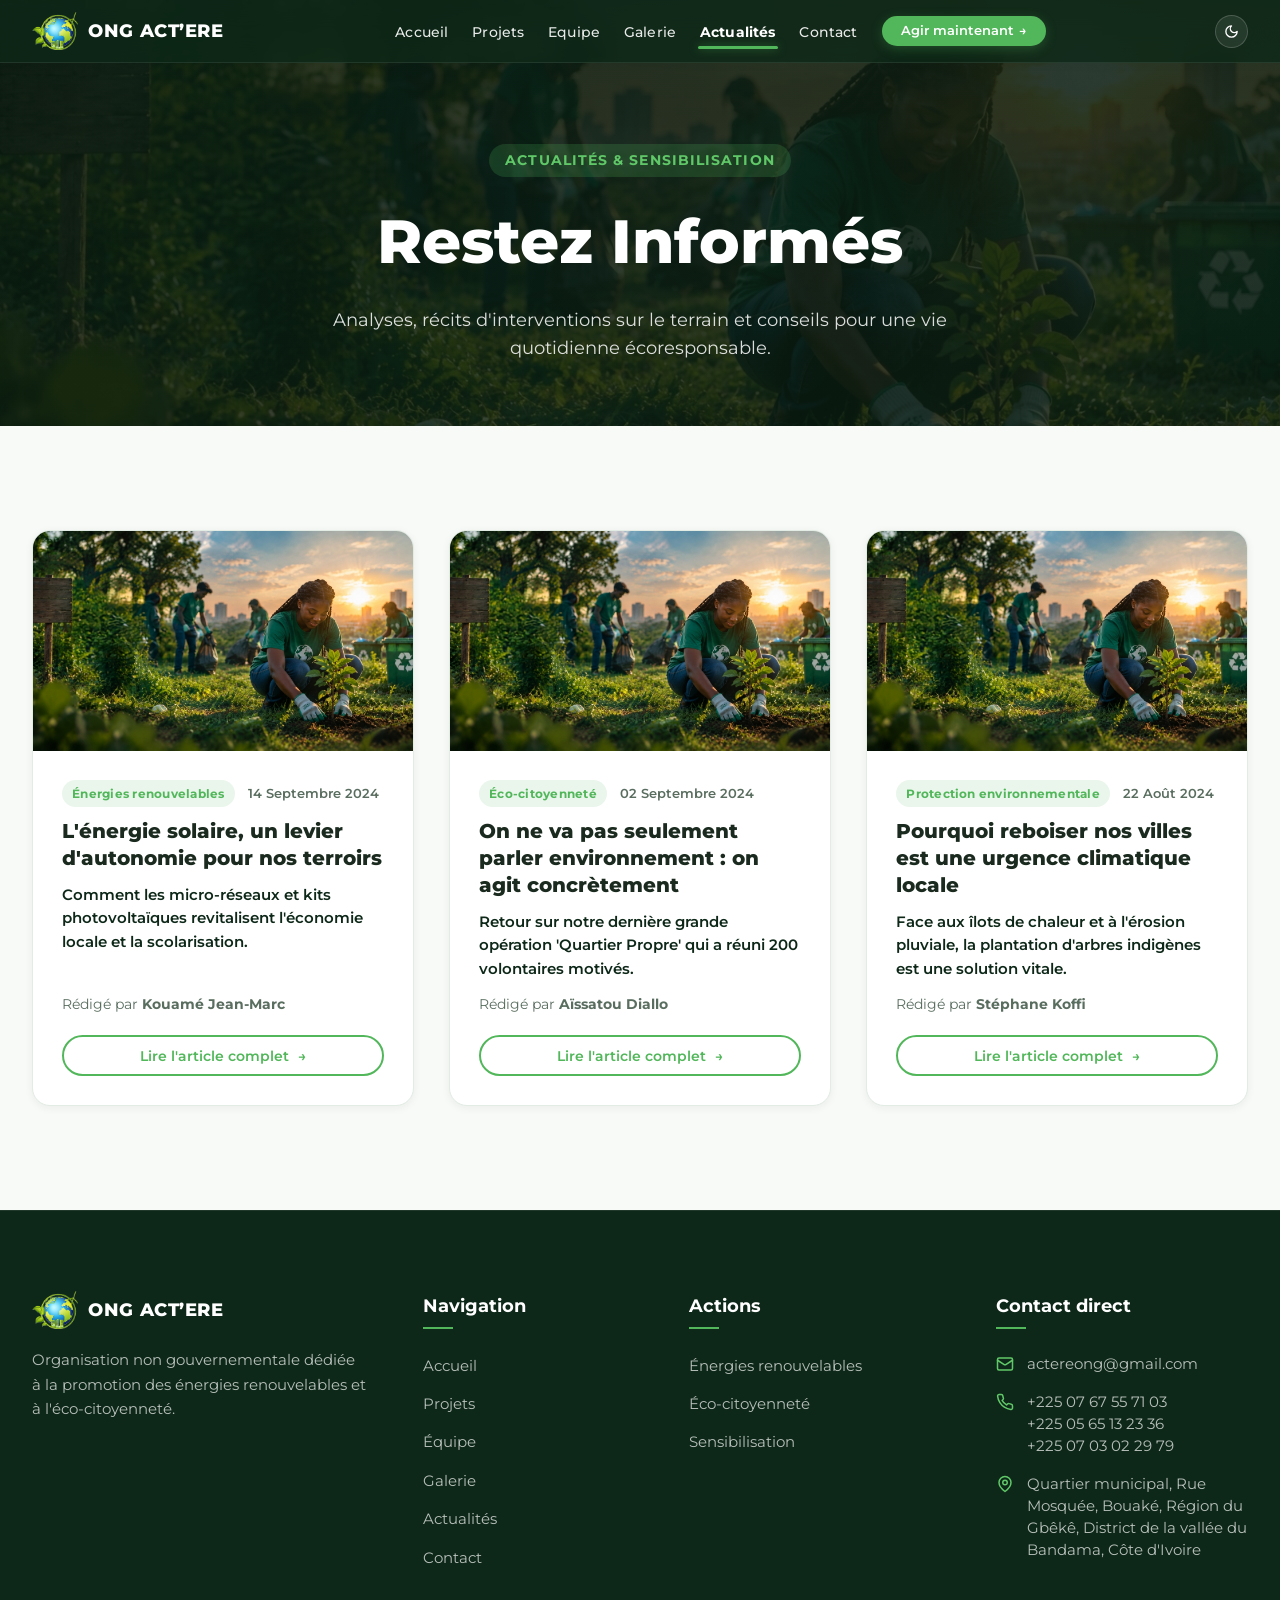
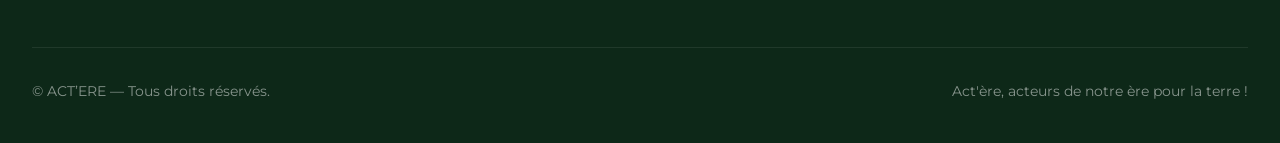
==== commit 84bac6fa: "refactor: suppression de l'onglet benevoles et des biographies des membres du bureau" ====
--- a/actualites.html
+++ b/actualites.html
@@ -13,7 +13,7 @@
     <link href="https://fonts.googleapis.com/css2?family=Montserrat:ital,wght@0,300;0,400;0,500;0,600;0,700;0,800;0,900;1,400;1,600&display=swap" rel="stylesheet">
 
     <!-- Stylesheet -->
-    <link rel="stylesheet" href="css/style.css?v=2.7">
+    <link rel="stylesheet" href="css/style.css?v=2.9">
     <!-- Dark Mode Pré-initialisation pour éviter le clignotement -->
     <script>
         (function() {
@@ -47,7 +47,6 @@
                     <li><a href="index.html">Accueil</a></li>
                     <li><a href="projets.html">Projets</a></li>
                     <li><a href="equipe.html">Equipe</a></li>
-                    <li><a href="benevoles.html">Bénévoles</a></li>
                     <li><a href="galerie.html">Galerie</a></li>
                     <li><a href="actualites.html" class="active">Actualités</a></li>
                     <li><a href="contact.html">Contact</a></li>
@@ -113,7 +112,6 @@
                         <li><a href="index.html">Accueil</a></li>
                         <li><a href="projets.html">Projets</a></li>
                         <li><a href="equipe.html">Équipe</a></li>
-                        <li><a href="benevoles.html">Bénévoles</a></li>
                         <li><a href="galerie.html">Galerie</a></li>
                         <li><a href="actualites.html">Actualités</a></li>
                         <li><a href="contact.html">Contact</a></li>
--- a/css/style.css
+++ b/css/style.css
@@ -45,7 +45,8 @@
     --text-dark: #FFFFFF;
     --text-main: #E5EFE7;
     --text-muted: #A3BAAA;
-    --dark-forest: #E5EFE7;
+    --dark-forest: #05150A;
+    --forest-accent: #0C2816;
     --border-color: #173721;
     --card-border: rgba(82, 183, 90, 0.25);
     --light-green-bg: #122B1A;
@@ -81,6 +82,8 @@
 [data-theme="dark"] .project-vertical-item,
 [data-theme="dark"] .proj-item-card,
 [data-theme="dark"] .proj-full-card,
+[data-theme="dark"] .value-card,
+[data-theme="dark"] .vol-stat-card,
 [data-theme="dark"] .article-card,
 [data-theme="dark"] .impact-card,
 [data-theme="dark"] .team-card,
@@ -101,6 +104,7 @@
 [data-theme="dark"] .pillar-card:hover,
 [data-theme="dark"] .project-card:hover,
 [data-theme="dark"] .project-vertical-item:hover,
+[data-theme="dark"] .value-card:hover,
 [data-theme="dark"] .article-card:hover,
 [data-theme="dark"] .team-card:hover,
 [data-theme="dark"] .team-card-detailed:hover,
@@ -115,6 +119,7 @@
 [data-theme="dark"] .pillar-title,
 [data-theme="dark"] .project-title,
 [data-theme="dark"] .proj-item-title,
+[data-theme="dark"] .value-card h4,
 [data-theme="dark"] .article-title,
 [data-theme="dark"] .team-name,
 [data-theme="dark"] .team-card-name,
@@ -132,6 +137,7 @@
 [data-theme="dark"] .section-description,
 [data-theme="dark"] .project-description,
 [data-theme="dark"] .proj-item-desc,
+[data-theme="dark"] .value-card p,
 [data-theme="dark"] .article-excerpt,
 [data-theme="dark"] .team-bio,
 [data-theme="dark"] .about-text,
@@ -1679,12 +1685,33 @@
 
 /* --- SECTION 15 : CALL TO ACTION --- */
 .cta-section {
-    background: linear-gradient(135deg, var(--dark-forest) 0%, #153e24 100%);
-    color: #ffffff;
-    padding: 6.5rem 0;
+    background: linear-gradient(135deg, rgba(8, 28, 16, 0.92) 0%, rgba(13, 40, 24, 0.94) 50%, rgba(5, 18, 10, 0.96) 100%), url('../hero-bg.jpg') center center / cover no-repeat;
+    color: #ffffff;
+    padding: 7.5rem 0;
     text-align: center;
     position: relative;
     overflow: hidden;
+    border-top: 1px solid rgba(82, 183, 90, 0.25);
+    border-bottom: 1px solid rgba(82, 183, 90, 0.25);
+}
+
+.cta-section::before {
+    content: '';
+    position: absolute;
+    top: -40%;
+    left: 50%;
+    transform: translateX(-50%);
+    width: 700px;
+    height: 700px;
+    background: radial-gradient(circle, rgba(82, 183, 90, 0.18) 0%, rgba(82, 183, 90, 0) 70%);
+    border-radius: 50%;
+    pointer-events: none;
+    z-index: 1;
+}
+
+[data-theme="dark"] .cta-section {
+    background: linear-gradient(135deg, rgba(4, 15, 8, 0.94) 0%, rgba(8, 25, 14, 0.96) 50%, rgba(3, 10, 5, 0.98) 100%), url('../hero-bg.jpg') center center / cover no-repeat !important;
+    border-color: #1A3E25 !important;
 }
 
 .cta-content {
@@ -1699,16 +1726,21 @@
     font-weight: 900;
     line-height: 1.15;
     margin-bottom: 1.4rem;
+    color: #FFFFFF !important;
+    text-shadow: 0 2px 10px rgba(0, 0, 0, 0.35);
 }
 
 .cta-title span {
-    color: var(--accent-green);
+    color: var(--accent-green) !important;
+    text-shadow: 0 0 20px rgba(96, 200, 104, 0.4);
 }
 
 .cta-subtitle {
     font-size: 1.2rem;
-    color: rgba(255, 255, 255, 0.85);
+    color: rgba(244, 247, 244, 0.9) !important;
     margin-bottom: 2.5rem;
+    line-height: 1.65;
+    text-shadow: 0 1px 4px rgba(0, 0, 0, 0.3);
 }
 
 .cta-buttons {
